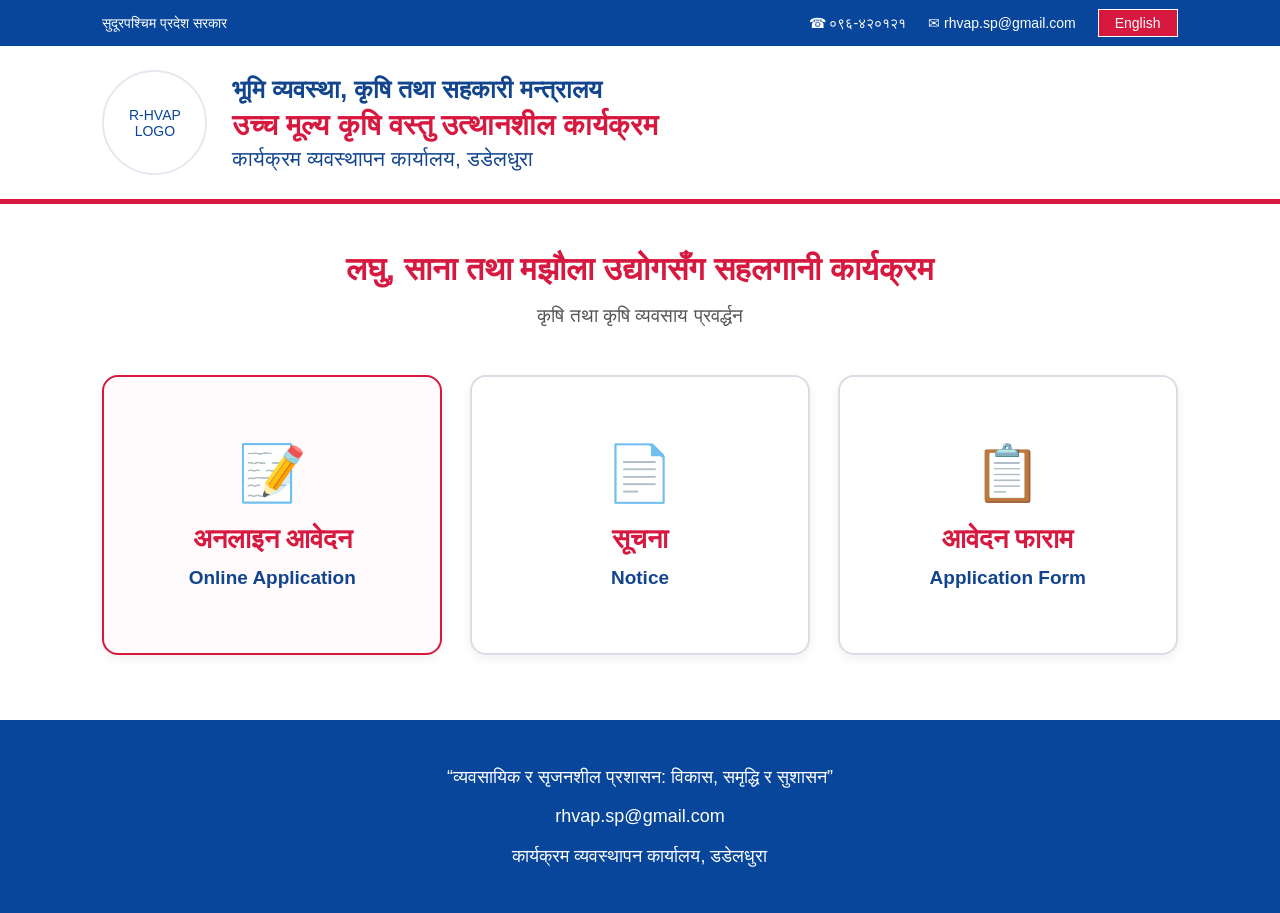
==== index.html @ dbc33a16 "Add files via upload" ====
<!DOCTYPE html>
<html lang="ne">
<head>
  <meta charset="UTF-8">
  <meta name="viewport" content="width=device-width, initial-scale=1.0">
  <title>R-HVAP | कार्यक्रम व्यवस्थापन कार्यालय</title>

  <style>
    * {
      box-sizing: border-box;
    }

    body {
      margin: 0;
      font-family: "Noto Sans Devanagari",
                   "Mangal", sans-serif;
      color: #17345f;
      background: #ffffff;
    }

    /* Top bar */
    .topbar {
      background: #08469b;
      color: white;
      padding: 9px 8%;
      display: flex;
      justify-content: space-between;
      align-items: center;
      font-size: 14px;
      gap: 12px;
    }

    .topbar-right {
      display: flex;
      gap: 22px;
      align-items: center;
    }

    .english {
      background: #d71940;
      color: white;
      border: 1px solid white;
      padding: 5px 16px;
      font-size: 14px;
    }

    /* Header */
    .header {
      max-width: 1450px;
      margin: auto;
      padding: 24px 8%;
      display: flex;
      align-items: center;
      gap: 25px;
    }

    .logo {
      width: 105px;
      height: 105px;
      border: 2px solid #e4e8ef;
      border-radius: 50%;
      display: flex;
      justify-content: center;
      align-items: center;
      color: #08469b;
      font-size: 14px;
      text-align: center;
      flex-shrink: 0;
    }

    .office h2 {
      margin: 0 0 4px;
      font-size: 25px;
      font-weight: 600;
      color: #12458e;
    }

    .office h1 {
      margin: 0 0 4px;
      font-size: 29px;
      font-weight: 600;
      color: #d71940;
    }

    .office p {
      margin: 0;
      font-size: 21px;
      color: #12458e;
    }

    .red-line {
      height: 5px;
      background: #d71940;
    }

    /* Main content */
    main {
      max-width: 1450px;
      margin: auto;
      padding: 40px 8% 65px;
    }

    .main-title {
      text-align: center;
      color: #d71940;
      font-size: 32px;
      font-weight: 600;
      margin: 0 0 10px;
      line-height: 1.6;
    }

    .subtitle {
      text-align: center;
      color: #555;
      font-size: 19px;
      margin: 0 0 48px;
    }

    .cards {
      display: grid;
      grid-template-columns: repeat(3, 1fr);
      gap: 28px;
    }

    .card {
      min-height: 280px;
      border: 2px solid #d9dee6;
      border-radius: 16px;
      box-shadow: 0 4px 12px rgba(0,0,0,0.06);
      display: flex;
      flex-direction: column;
      align-items: center;
      justify-content: center;
      text-align: center;
      padding: 25px 15px;
      background: #fff;
    }

    .card:first-child {
      border-color: #d71940;
      background: #fffafb;
    }

    .card-icon {
      font-size: 55px;
      margin-bottom: 18px;
    }

    .card h2 {
      color: #d71940;
      font-size: 27px;
      margin: 0 0 12px;
      font-weight: 600;
    }

    .card p {
      color: #12458e;
      font-size: 19px;
      font-weight: bold;
      margin: 0;
    }

    /* Footer */
    footer {
      background: #08469b;
      color: white;
      text-align: center;
      padding: 35px 15px;
      font-size: 18px;
      line-height: 1.9;
    }

    footer p {
      margin: 5px;
    }

    /* Mobile */
    @media (max-width: 800px) {
      .topbar {
        padding: 10px 4%;
        flex-wrap: wrap;
      }

      .topbar-right {
        gap: 10px;
        flex-wrap: wrap;
      }

      .header {
        padding: 20px 5%;
        gap: 15px;
      }

      .logo {
        width: 75px;
        height: 75px;
        font-size: 11px;
      }

      .office h2 {
        font-size: 17px;
      }

      .office h1 {
        font-size: 20px;
      }

      .office p {
        font-size: 15px;
      }

      main {
        padding: 30px 5% 45px;
      }

      .main-title {
        font-size: 24px;
      }

      .subtitle {
        font-size: 16px;
        margin-bottom: 30px;
      }

      .cards {
        grid-template-columns: 1fr;
        gap: 18px;
      }

      .card {
        min-height: 190px;
      }
    }

    @media (max-width: 420px) {
      .topbar {
        font-size: 12px;
      }

      .topbar-right {
        font-size: 11px;
      }

      .office h2 {
        font-size: 15px;
      }

      .office h1 {
        font-size: 17px;
      }

      .office p {
        font-size: 13px;
      }
    }
  </style>
</head>

<body>

  <div class="topbar">
    <div>सुदूरपश्चिम प्रदेश सरकार</div>
    <div class="topbar-right">
      <span>☎ ०९६-४२०१२१</span>
      <span>✉ rhvap.sp@gmail.com</span>
      <button class="english">English</button>
    </div>
  </div>

  <header class="header">
    <div class="logo">R-HVAP<br>LOGO</div>

    <div class="office">
      <h2>भूमि व्यवस्था, कृषि तथा सहकारी मन्त्रालय</h2>
      <h1>उच्च मूल्य कृषि वस्तु उत्थानशील कार्यक्रम</h1>
      <p>कार्यक्रम व्यवस्थापन कार्यालय, डडेलधुरा</p>
    </div>
  </header>

  <div class="red-line"></div>

  <main>
    <h1 class="main-title">
      लघु, साना तथा मझौला उद्योगसँग सहलगानी कार्यक्रम
    </h1>

    <p class="subtitle">
      कृषि तथा कृषि व्यवसाय प्रवर्द्धन
    </p>

    <section class="cards">
      <div class="card">
        <div class="card-icon">📝</div>
        <h2>अनलाइन आवेदन</h2>
        <p>Online Application</p>
      </div>

      <div class="card">
        <div class="card-icon">📄</div>
        <h2>सूचना</h2>
        <p>Notice</p>
      </div>

      <div class="card">
        <div class="card-icon">📋</div>
        <h2>आवेदन फाराम</h2>
        <p>Application Form</p>
      </div>
    </section>
  </main>

  <footer>
    <p>“व्यवसायिक र सृजनशील प्रशासन: विकास, समृद्धि र सुशासन”</p>
    <p>rhvap.sp@gmail.com</p>
    <p>कार्यक्रम व्यवस्थापन कार्यालय, डडेलधुरा</p>
  </footer>

</body>
</html>
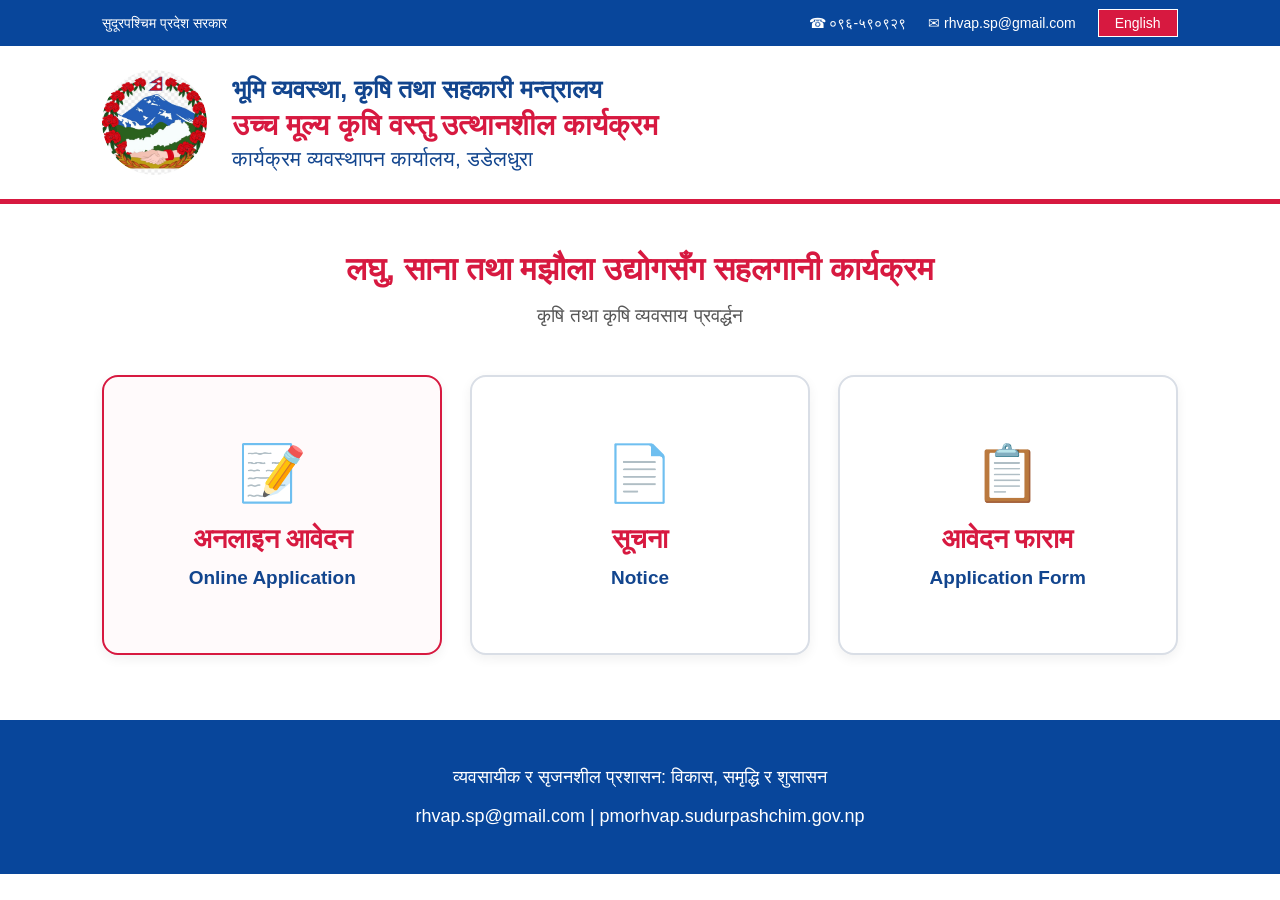
==== commit f9b438c7: "Add files via upload" ====
--- a/index.html
+++ b/index.html
@@ -56,18 +56,20 @@
     }
 
     .logo {
-      width: 105px;
-      height: 105px;
-      border: 2px solid #e4e8ef;
-      border-radius: 50%;
-      display: flex;
-      justify-content: center;
-      align-items: center;
-      color: #08469b;
-      font-size: 14px;
-      text-align: center;
-      flex-shrink: 0;
-    }
+  width: 125px;
+  height: 125px;
+  display: flex;
+  justify-content: center;
+  align-items: center;
+  flex-shrink: 0;
+}
+
+.logo img {
+  width: 100%;
+  height: 100%;
+  object-fit: contain;
+  display: block;
+}
 
     .office h2 {
       margin: 0 0 4px;
@@ -254,6 +256,45 @@
         font-size: 13px;
       }
     }
+.logo {
+  width: 105px;
+  height: 105px;
+  display: flex;
+  justify-content: center;
+  align-items: center;
+  flex-shrink: 0;
+}
+
+
+.logo {
+  width: 105px;
+  height: 105px;
+  display: flex;
+  justify-content: center;
+  align-items: center;
+  flex-shrink: 0;
+  overflow: hidden;
+  border-radius: 50%;
+}
+
+.logo img {
+  width: 100%;
+  height: 100%;
+  object-fit: cover;
+  object-position: center;
+  display: block;
+  border-radius: 50%;
+}
+.topbar a,
+footer a {
+  color: white;
+  text-decoration: none;
+}
+
+.topbar a:hover,
+footer a:hover {
+  text-decoration: underline;
+}
   </style>
 </head>
 
@@ -261,15 +302,20 @@
 
   <div class="topbar">
     <div>सुदूरपश्चिम प्रदेश सरकार</div>
-    <div class="topbar-right">
-      <span>☎ ०९६-४२०१२१</span>
-      <span>✉ rhvap.sp@gmail.com</span>
-      <button class="english">English</button>
-    </div>
+    
+<div class="topbar-right">
+  <a href="tel:096590929">☎ ०९६-५९०९२९</a>
+  <a href="mailto:rhvap.sp@gmail.com">
+    ✉ rhvap.sp@gmail.com
+  </a>
+  <button class="english">English</button>
+</div>
   </div>
 
   <header class="header">
-    <div class="logo">R-HVAP<br>LOGO</div>
+    <div class="logo">
+  <img src="gov-logo.png" alt="सुदूरपश्चिम प्रदेश सरकारको लोगो">
+</div>
 
     <div class="office">
       <h2>भूमि व्यवस्था, कृषि तथा सहकारी मन्त्रालय</h2>
@@ -310,11 +356,25 @@
     </section>
   </main>
 
-  <footer>
-    <p>“व्यवसायिक र सृजनशील प्रशासन: विकास, समृद्धि र सुशासन”</p>
-    <p>rhvap.sp@gmail.com</p>
-    <p>कार्यक्रम व्यवस्थापन कार्यालय, डडेलधुरा</p>
-  </footer>
+  
+<footer>
+  <p>व्यवसायीक र सृजनशील प्रशासन:
+     विकास, समृद्धि र शुसासन</p>
+
+  <p>
+    <a href="mailto:rhvap.sp@gmail.com">
+      rhvap.sp@gmail.com
+    </a>
+    |
+    <a href="https://pmorhvap.sudurpashchim.gov.np/"
+       target="_blank"
+       rel="noopener noreferrer">
+      pmorhvap.sudurpashchim.gov.np
+    </a>
+  </p>
+
+  
+</footer>
 
 </body>
 </html>
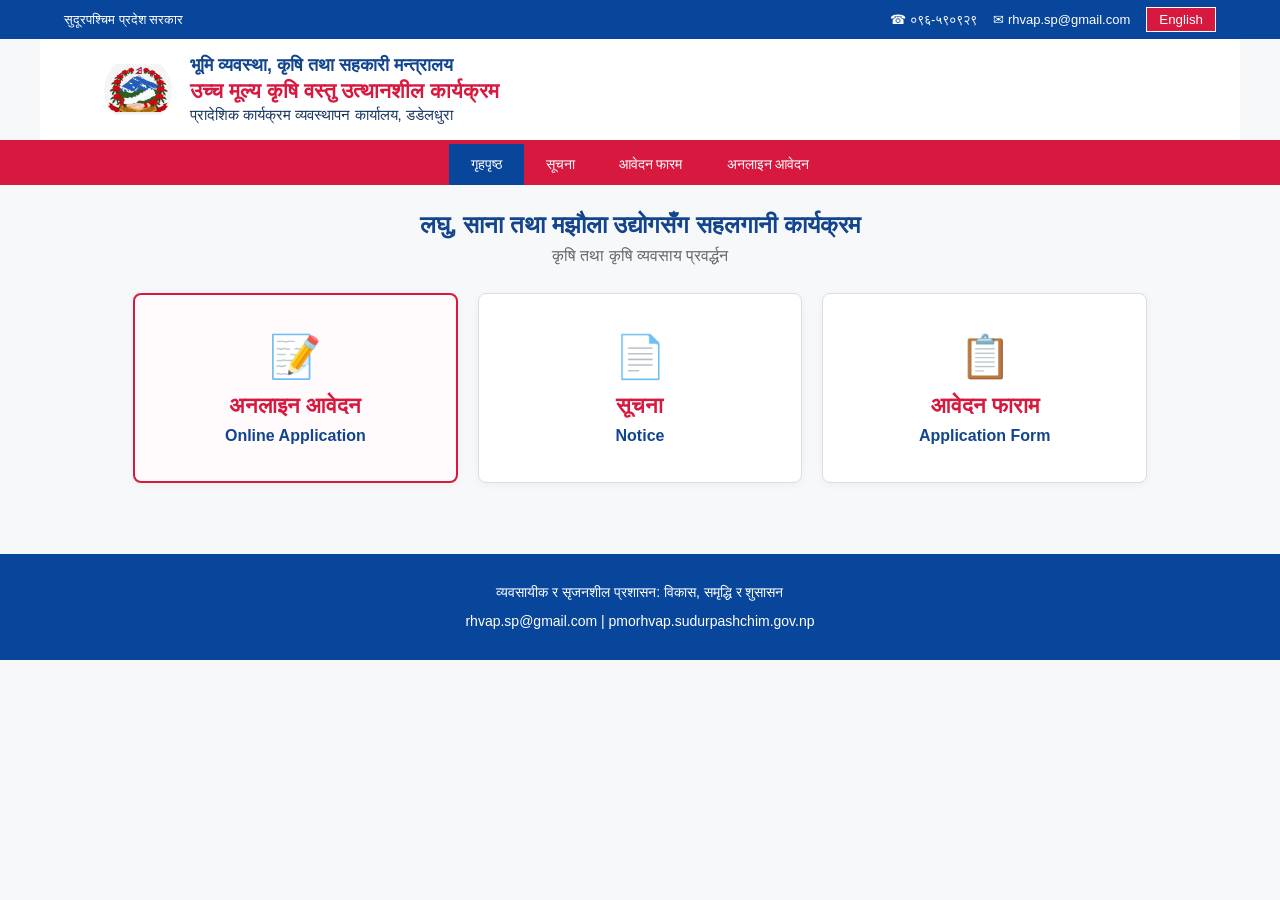
==== commit 1502dd3d: "Add files via upload" ====
--- a/index.html
+++ b/index.html
@@ -1,380 +1,36 @@
-
-<!DOCTYPE html>
-<html lang="ne">
-<head>
-  <meta charset="UTF-8">
-  <meta name="viewport" content="width=device-width, initial-scale=1.0">
-  <title>R-HVAP | कार्यक्रम व्यवस्थापन कार्यालय</title>
-
-  <style>
-    * {
-      box-sizing: border-box;
-    }
-
-    body {
-      margin: 0;
-      font-family: "Noto Sans Devanagari",
-                   "Mangal", sans-serif;
-      color: #17345f;
-      background: #ffffff;
-    }
-
-    /* Top bar */
-    .topbar {
-      background: #08469b;
-      color: white;
-      padding: 9px 8%;
-      display: flex;
-      justify-content: space-between;
-      align-items: center;
-      font-size: 14px;
-      gap: 12px;
-    }
-
-    .topbar-right {
-      display: flex;
-      gap: 22px;
-      align-items: center;
-    }
-
-    .english {
-      background: #d71940;
-      color: white;
-      border: 1px solid white;
-      padding: 5px 16px;
-      font-size: 14px;
-    }
-
-    /* Header */
-    .header {
-      max-width: 1450px;
-      margin: auto;
-      padding: 24px 8%;
-      display: flex;
-      align-items: center;
-      gap: 25px;
-    }
-
-    .logo {
-  width: 125px;
-  height: 125px;
-  display: flex;
-  justify-content: center;
-  align-items: center;
-  flex-shrink: 0;
-}
-
-.logo img {
-  width: 100%;
-  height: 100%;
-  object-fit: contain;
-  display: block;
-}
-
-    .office h2 {
-      margin: 0 0 4px;
-      font-size: 25px;
-      font-weight: 600;
-      color: #12458e;
-    }
-
-    .office h1 {
-      margin: 0 0 4px;
-      font-size: 29px;
-      font-weight: 600;
-      color: #d71940;
-    }
-
-    .office p {
-      margin: 0;
-      font-size: 21px;
-      color: #12458e;
-    }
-
-    .red-line {
-      height: 5px;
-      background: #d71940;
-    }
-
-    /* Main content */
-    main {
-      max-width: 1450px;
-      margin: auto;
-      padding: 40px 8% 65px;
-    }
-
-    .main-title {
-      text-align: center;
-      color: #d71940;
-      font-size: 32px;
-      font-weight: 600;
-      margin: 0 0 10px;
-      line-height: 1.6;
-    }
-
-    .subtitle {
-      text-align: center;
-      color: #555;
-      font-size: 19px;
-      margin: 0 0 48px;
-    }
-
-    .cards {
-      display: grid;
-      grid-template-columns: repeat(3, 1fr);
-      gap: 28px;
-    }
-
-    .card {
-      min-height: 280px;
-      border: 2px solid #d9dee6;
-      border-radius: 16px;
-      box-shadow: 0 4px 12px rgba(0,0,0,0.06);
-      display: flex;
-      flex-direction: column;
-      align-items: center;
-      justify-content: center;
-      text-align: center;
-      padding: 25px 15px;
-      background: #fff;
-    }
-
-    .card:first-child {
-      border-color: #d71940;
-      background: #fffafb;
-    }
-
-    .card-icon {
-      font-size: 55px;
-      margin-bottom: 18px;
-    }
-
-    .card h2 {
-      color: #d71940;
-      font-size: 27px;
-      margin: 0 0 12px;
-      font-weight: 600;
-    }
-
-    .card p {
-      color: #12458e;
-      font-size: 19px;
-      font-weight: bold;
-      margin: 0;
-    }
-
-    /* Footer */
-    footer {
-      background: #08469b;
-      color: white;
-      text-align: center;
-      padding: 35px 15px;
-      font-size: 18px;
-      line-height: 1.9;
-    }
-
-    footer p {
-      margin: 5px;
-    }
-
-    /* Mobile */
-    @media (max-width: 800px) {
-      .topbar {
-        padding: 10px 4%;
-        flex-wrap: wrap;
-      }
-
-      .topbar-right {
-        gap: 10px;
-        flex-wrap: wrap;
-      }
-
-      .header {
-        padding: 20px 5%;
-        gap: 15px;
-      }
-
-      .logo {
-        width: 75px;
-        height: 75px;
-        font-size: 11px;
-      }
-
-      .office h2 {
-        font-size: 17px;
-      }
-
-      .office h1 {
-        font-size: 20px;
-      }
-
-      .office p {
-        font-size: 15px;
-      }
-
-      main {
-        padding: 30px 5% 45px;
-      }
-
-      .main-title {
-        font-size: 24px;
-      }
-
-      .subtitle {
-        font-size: 16px;
-        margin-bottom: 30px;
-      }
-
-      .cards {
-        grid-template-columns: 1fr;
-        gap: 18px;
-      }
-
-      .card {
-        min-height: 190px;
-      }
-    }
-
-    @media (max-width: 420px) {
-      .topbar {
-        font-size: 12px;
-      }
-
-      .topbar-right {
-        font-size: 11px;
-      }
-
-      .office h2 {
-        font-size: 15px;
-      }
-
-      .office h1 {
-        font-size: 17px;
-      }
-
-      .office p {
-        font-size: 13px;
-      }
-    }
-.logo {
-  width: 105px;
-  height: 105px;
-  display: flex;
-  justify-content: center;
-  align-items: center;
-  flex-shrink: 0;
-}
-
-
-.logo {
-  width: 105px;
-  height: 105px;
-  display: flex;
-  justify-content: center;
-  align-items: center;
-  flex-shrink: 0;
-  overflow: hidden;
-  border-radius: 50%;
-}
-
-.logo img {
-  width: 100%;
-  height: 100%;
-  object-fit: cover;
-  object-position: center;
-  display: block;
-  border-radius: 50%;
-}
-.topbar a,
-footer a {
-  color: white;
-  text-decoration: none;
-}
-
-.topbar a:hover,
-footer a:hover {
-  text-decoration: underline;
-}
-  </style>
-</head>
-
-<body>
-
-  <div class="topbar">
-    <div>सुदूरपश्चिम प्रदेश सरकार</div>
-    
-<div class="topbar-right">
-  <a href="tel:096590929">☎ ०९६-५९०९२९</a>
-  <a href="mailto:rhvap.sp@gmail.com">
-    ✉ rhvap.sp@gmail.com
-  </a>
-  <button class="english">English</button>
-</div>
-  </div>
-
-  <header class="header">
-    <div class="logo">
-  <img src="gov-logo.png" alt="सुदूरपश्चिम प्रदेश सरकारको लोगो">
-</div>
-
-    <div class="office">
-      <h2>भूमि व्यवस्था, कृषि तथा सहकारी मन्त्रालय</h2>
-      <h1>उच्च मूल्य कृषि वस्तु उत्थानशील कार्यक्रम</h1>
-      <p>कार्यक्रम व्यवस्थापन कार्यालय, डडेलधुरा</p>
-    </div>
-  </header>
-
-  <div class="red-line"></div>
-
-  <main>
-    <h1 class="main-title">
-      लघु, साना तथा मझौला उद्योगसँग सहलगानी कार्यक्रम
-    </h1>
-
-    <p class="subtitle">
-      कृषि तथा कृषि व्यवसाय प्रवर्द्धन
-    </p>
-
-    <section class="cards">
-      <div class="card">
-        <div class="card-icon">📝</div>
-        <h2>अनलाइन आवेदन</h2>
-        <p>Online Application</p>
-      </div>
-
-      <div class="card">
-        <div class="card-icon">📄</div>
-        <h2>सूचना</h2>
-        <p>Notice</p>
-      </div>
-
-      <div class="card">
-        <div class="card-icon">📋</div>
-        <h2>आवेदन फाराम</h2>
-        <p>Application Form</p>
-      </div>
-    </section>
-  </main>
-
-  
-<footer>
-  <p>व्यवसायीक र सृजनशील प्रशासन:
-     विकास, समृद्धि र शुसासन</p>
-
-  <p>
-    <a href="mailto:rhvap.sp@gmail.com">
-      rhvap.sp@gmail.com
-    </a>
-    |
-    <a href="https://pmorhvap.sudurpashchim.gov.np/"
-       target="_blank"
-       rel="noopener noreferrer">
-      pmorhvap.sudurpashchim.gov.np
-    </a>
-  </p>
-
-  
-</footer>
-
-</body>
-</html>
+<!DOCTYPE html>
+<html lang="ne">
+<head>
+<meta charset="UTF-8">
+<meta name="viewport" content="width=device-width, initial-scale=1">
+<title>R-HVAP | कार्यक्रम व्यवस्थापन कार्यालय</title>
+<style>
+*{box-sizing:border-box}body{margin:0;font-family:"Noto Sans Devanagari","Mangal",Arial,sans-serif;color:#17345f;background:#f7f8fa}
+.topbar{background:#08469b;color:#fff;padding:7px 5%;display:flex;justify-content:space-between;align-items:center;gap:12px;font-size:13px}
+.topbar-right{display:flex;gap:16px;align-items:center;flex-wrap:wrap}.topbar a,footer a{color:#fff;text-decoration:none}
+.english{background:#d71940;color:#fff;border:1px solid #fff;padding:4px 12px}
+.header{max-width:1200px;margin:auto;padding:16px 5%;display:flex;align-items:center;gap:18px;background:#fff}
+.logo{width:68px;height:68px;flex-shrink:0;overflow:hidden;border-radius:50%}.logo img{width:100%;height:100%;object-fit:contain}
+.office h2{font-size:18px;color:#12458e;margin:0 0 3px}.office h1{font-size:21px;color:#d71940;margin:0 0 3px}.office p{font-size:15px;margin:0}
+.red-line{height:4px;background:#d71940}
+nav{background:#d71940;color:#fff;display:flex;justify-content:center;gap:0;flex-wrap:wrap}
+nav a{color:white;text-decoration:none;padding:12px 22px;font-size:14px}nav a:hover,nav a.active{background:#08469b}
+main{max-width:1050px;margin:26px auto;padding:0 18px 45px}.main-title{text-align:center;color:#12458e;font-size:24px;margin:0 0 8px}.subtitle{text-align:center;color:#666;margin:0 0 28px}
+.cards{display:grid;grid-template-columns:repeat(3,1fr);gap:20px}.card{background:white;border:1px solid #d9dee6;border-radius:8px;box-shadow:0 2px 8px #0000000b;min-height:190px;display:flex;flex-direction:column;align-items:center;justify-content:center;text-align:center;padding:22px;text-decoration:none;color:#12458e;transition:.15s}.card:hover{border-color:#d71940;transform:translateY(-2px)}.card:first-child{border:2px solid #d71940;background:#fffafb}.card-icon{font-size:42px;margin-bottom:12px}.card h2{color:#d71940;font-size:22px;margin:0 0 8px}.card p{margin:0;font-weight:bold}
+footer{background:#08469b;color:white;text-align:center;padding:22px 12px;font-size:14px;line-height:1.8}footer p{margin:4px}
+@media(max-width:700px){.topbar{padding:8px 4%;font-size:11px}.topbar-right{gap:8px}.header{padding:14px 4%;gap:12px}.logo{width:54px;height:54px}.office h2{font-size:14px}.office h1{font-size:16px}.office p{font-size:12px}nav a{padding:10px 12px;font-size:12px}.cards{grid-template-columns:1fr;gap:14px}.card{min-height:140px}.main-title{font-size:20px}}
+</style>
+</head>
+<body>
+<div class="topbar"><div>सुदूरपश्चिम प्रदेश सरकार</div><div class="topbar-right"><a href="tel:096590929">☎ ०९६-५९०९२९</a><a href="mailto:rhvap.sp@gmail.com">✉ rhvap.sp@gmail.com</a><button class="english" type="button">English</button></div></div>
+<header class="header"><div class="logo"><img src="gov-logo.png" alt="सुदूरपश्चिम प्रदेश सरकारको लोगो"></div><div class="office"><h2>भूमि व्यवस्था, कृषि तथा सहकारी मन्त्रालय</h2><h1>उच्च मूल्य कृषि वस्तु उत्थानशील कार्यक्रम</h1><p>प्रादेशिक कार्यक्रम व्यवस्थापन कार्यालय, डडेलधुरा</p></div></header>
+<div class="red-line"></div>
+<nav><a href="index.html" class="active">गृहपृष्ठ</a><a href="notice.html">सूचना</a><a href="form.html">आवेदन फारम</a><a href="apply.html">अनलाइन आवेदन</a></nav>
+<main><h1 class="main-title">लघु, साना तथा मझौला उद्योगसँग सहलगानी कार्यक्रम</h1><p class="subtitle">कृषि तथा कृषि व्यवसाय प्रवर्द्धन</p>
+<section class="cards">
+<a class="card" href="apply.html"><div class="card-icon">📝</div><h2>अनलाइन आवेदन</h2><p>Online Application</p></a>
+<a class="card" href="notice.html"><div class="card-icon">📄</div><h2>सूचना</h2><p>Notice</p></a>
+<a class="card" href="form.html"><div class="card-icon">📋</div><h2>आवेदन फाराम</h2><p>Application Form</p></a>
+</section></main>
+<footer><p>व्यवसायीक र सृजनशील प्रशासन: विकास, समृद्धि र शुसासन</p><p><a href="mailto:rhvap.sp@gmail.com">rhvap.sp@gmail.com</a> | <a href="https://pmorhvap.sudurpashchim.gov.np/" target="_blank" rel="noopener">pmorhvap.sudurpashchim.gov.np</a></p></footer>
+</body></html>
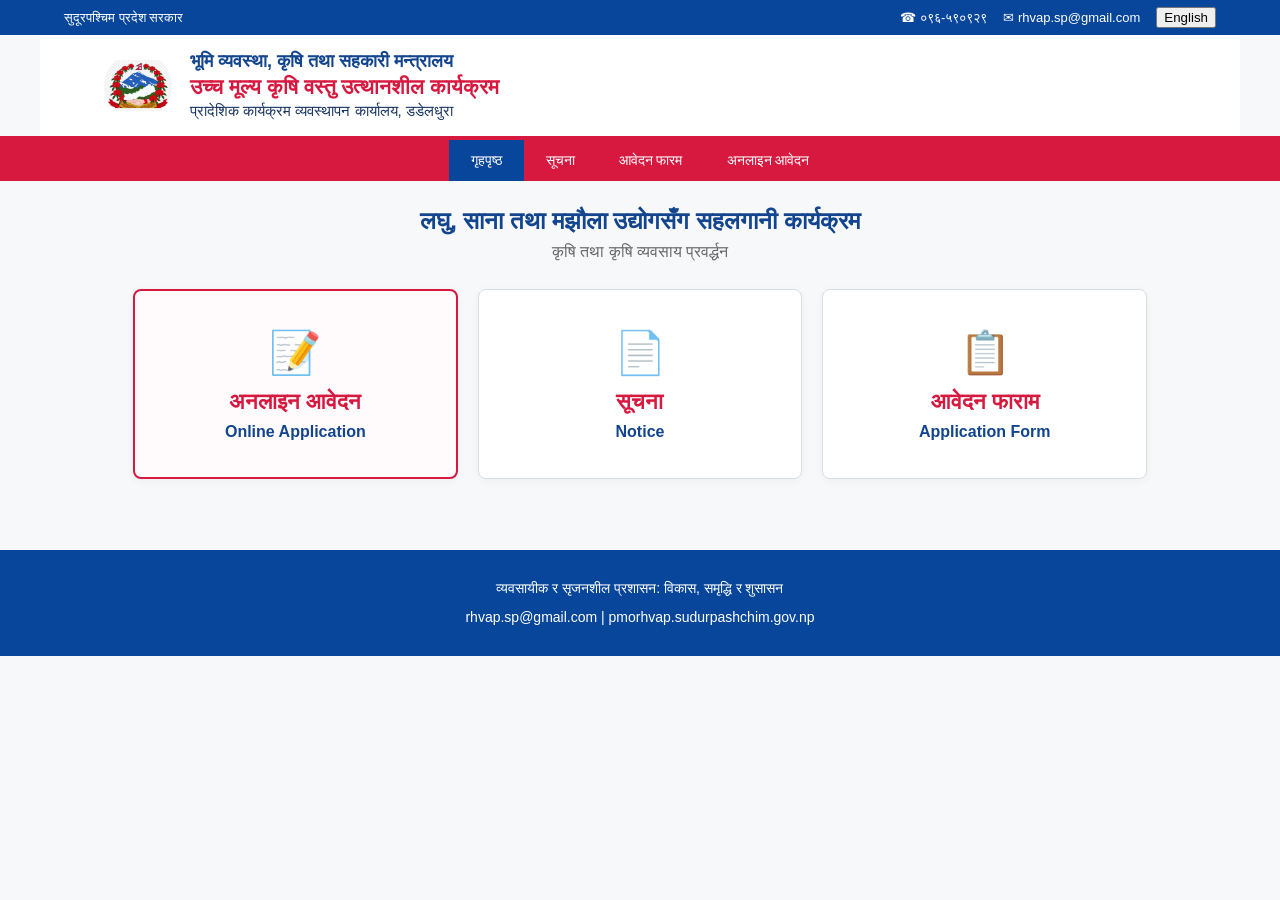
==== commit 2233e27b: "Add files via upload" ====
--- a/index.html
+++ b/index.html
@@ -1,8 +1,9 @@
 <!DOCTYPE html>
+
 <html lang="ne">
 <head>
-<meta charset="UTF-8">
-<meta name="viewport" content="width=device-width, initial-scale=1">
+<meta charset="utf-8"/>
+<meta content="width=device-width, initial-scale=1" name="viewport"/>
 <title>R-HVAP | कार्यक्रम व्यवस्थापन कार्यालय</title>
 <style>
 *{box-sizing:border-box}body{margin:0;font-family:"Noto Sans Devanagari","Mangal",Arial,sans-serif;color:#17345f;background:#f7f8fa}
@@ -22,15 +23,23 @@
 </style>
 </head>
 <body>
-<div class="topbar"><div>सुदूरपश्चिम प्रदेश सरकार</div><div class="topbar-right"><a href="tel:096590929">☎ ०९६-५९०९२९</a><a href="mailto:rhvap.sp@gmail.com">✉ rhvap.sp@gmail.com</a><button class="english" type="button">English</button></div></div>
-<header class="header"><div class="logo"><img src="gov-logo.png" alt="सुदूरपश्चिम प्रदेश सरकारको लोगो"></div><div class="office"><h2>भूमि व्यवस्था, कृषि तथा सहकारी मन्त्रालय</h2><h1>उच्च मूल्य कृषि वस्तु उत्थानशील कार्यक्रम</h1><p>प्रादेशिक कार्यक्रम व्यवस्थापन कार्यालय, डडेलधुरा</p></div></header>
+<div class="topbar"><div>सुदूरपश्चिम प्रदेश सरकार</div><div class="topbar-right"><a href="tel:096590929">☎ ०९६-५९०९२९</a><a href="mailto:rhvap.sp@gmail.com">✉ rhvap.sp@gmail.com</a><button class="lang-btn" id="languageToggle" type="button">English</button></div></div>
+<header class="header"><div class="logo"><img alt="सुदूरपश्चिम प्रदेश सरकारको लोगो" src="gov-logo.png"/></div><div class="office"><h2>भूमि व्यवस्था, कृषि तथा सहकारी मन्त्रालय</h2><h1>उच्च मूल्य कृषि वस्तु उत्थानशील कार्यक्रम</h1><p>प्रादेशिक कार्यक्रम व्यवस्थापन कार्यालय, डडेलधुरा</p></div></header>
 <div class="red-line"></div>
-<nav><a href="index.html" class="active">गृहपृष्ठ</a><a href="notice.html">सूचना</a><a href="form.html">आवेदन फारम</a><a href="apply.html">अनलाइन आवेदन</a></nav>
+<nav><a class="active" href="index.html">गृहपृष्ठ</a><a href="notice.html">सूचना</a><a href="form.html">आवेदन फारम</a><a href="apply.html">अनलाइन आवेदन</a></nav>
 <main><h1 class="main-title">लघु, साना तथा मझौला उद्योगसँग सहलगानी कार्यक्रम</h1><p class="subtitle">कृषि तथा कृषि व्यवसाय प्रवर्द्धन</p>
 <section class="cards">
 <a class="card" href="apply.html"><div class="card-icon">📝</div><h2>अनलाइन आवेदन</h2><p>Online Application</p></a>
 <a class="card" href="notice.html"><div class="card-icon">📄</div><h2>सूचना</h2><p>Notice</p></a>
 <a class="card" href="form.html"><div class="card-icon">📋</div><h2>आवेदन फाराम</h2><p>Application Form</p></a>
 </section></main>
-<footer><p>व्यवसायीक र सृजनशील प्रशासन: विकास, समृद्धि र शुसासन</p><p><a href="mailto:rhvap.sp@gmail.com">rhvap.sp@gmail.com</a> | <a href="https://pmorhvap.sudurpashchim.gov.np/" target="_blank" rel="noopener">pmorhvap.sudurpashchim.gov.np</a></p></footer>
-</body></html>+<footer><p>व्यवसायीक र सृजनशील प्रशासन: विकास, समृद्धि र शुसासन</p><p><a href="mailto:rhvap.sp@gmail.com">rhvap.sp@gmail.com</a> | <a href="https://pmorhvap.sudurpashchim.gov.np/" rel="noopener" target="_blank">pmorhvap.sudurpashchim.gov.np</a></p></footer>
+<script>
+(function(){
+const translations={"सुदूरपश्चिम प्रदेश सरकार": "Government of Sudurpashchim Province", "भूमि व्यवस्था, कृषि तथा सहकारी मन्त्रालय": "Ministry of Land Management, Agriculture and Cooperatives", "उच्च मूल्य कृषि वस्तु उत्थानशील कार्यक्रम": "Resilient High Value Agricultural Programme (R-HVAP)", "प्रादेशिक कार्यक्रम व्यवस्थापन कार्यालय, डडेलधुरा": "Provincial Programme Management Office, Dadeldhura", "गृहपृष्ठ": "Home", "सूचना": "Notices", "आवेदन फारम": "Application Form", "आवेदन फाराम": "Application Form", "अनलाइन आवेदन": "Online Application", "लघु, साना तथा मझौला उद्योगसँग सहलगानी कार्यक्रम": "MSME Co-Investment Programme", "कृषि तथा कृषि व्यवसाय प्रवर्द्धन": "Agriculture and Agribusiness Promotion", "आधिकारिक सूचना": "Official Notice", "PDF डाउनलोड गर्नुहोस्": "Download PDF", "PDF नखुलेमा डाउनलोड बटन प्रयोग गर्नुहोस्।": "If the PDF does not open, use the download button.", "आवेदन फारम (अनुसूची १.१)": "Application Form (Schedule 1.1)", "आवेदन फारम (अनुसूची-१.१)": "Application Form (Schedule 1.1)", "PDF फारम हेर्नुहोस्": "View PDF Form", "व्यवसायीक र सृजनशील प्रशासन: विकास, समृद्धि र शुसासन": "Professional and Creative Administration: Development, Prosperity and Good Governance", "R-HVAP, डडेलधुरा": "R-HVAP, Dadeldhura", "Online Application": "Online Application", "Notice": "Notice", "Application Form": "Application Form"}; const key='rhvapLang';
+const original=new WeakMap(); const walker=document.createTreeWalker(document.body,NodeFilter.SHOW_TEXT); let n; while(n=walker.nextNode()) original.set(n,n.nodeValue);
+const neTitle=document.title;
+function apply(lang){const en=lang==='en'; const w=document.createTreeWalker(document.body,NodeFilter.SHOW_TEXT); let x; while(x=w.nextNode()){const raw=original.get(x); if(raw===undefined) continue; const t=raw.trim(); if(!t) continue; if(en&&translations[t]) x.nodeValue=raw.replace(t,translations[t]); else if(!en) x.nodeValue=raw;} document.documentElement.lang=en?'en':'ne'; document.title=en?'R-HVAP | Programme Management Office':neTitle; document.getElementById('languageToggle').textContent=en?'नेपाली':'English'; localStorage.setItem(key,lang);}
+document.getElementById('languageToggle').addEventListener('click',()=>apply(localStorage.getItem(key)==='en'?'ne':'en')); apply(localStorage.getItem(key)==='en'?'en':'ne');
+})();
+</script></body></html>
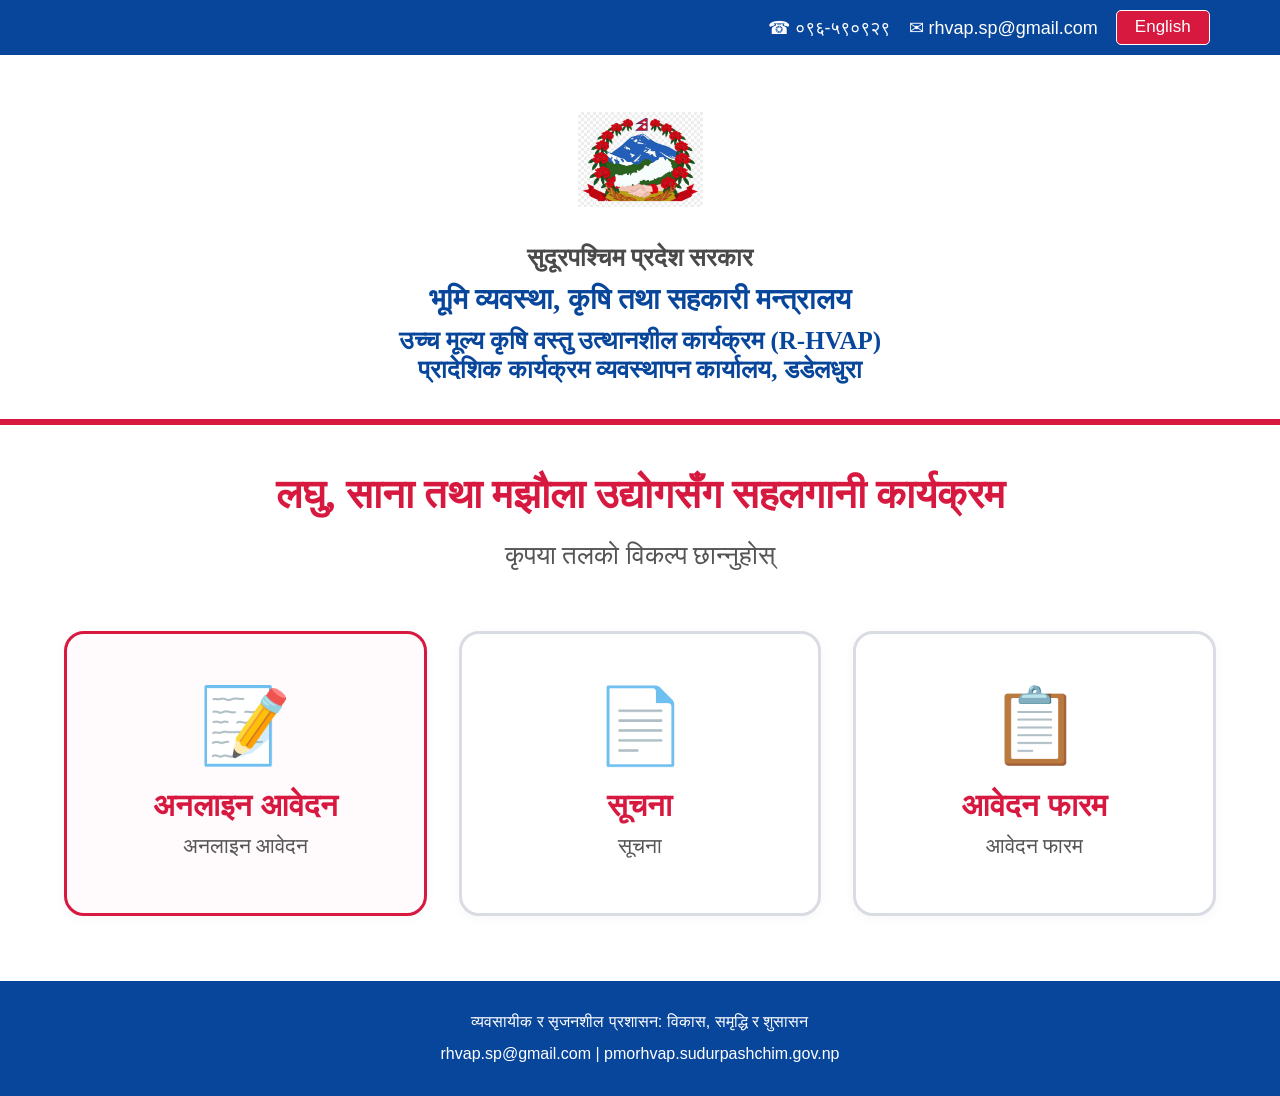
==== commit 2cc97380: "Add files via upload" ====
--- a/index.html
+++ b/index.html
@@ -1,45 +1,179 @@
 <!DOCTYPE html>
-
 <html lang="ne">
 <head>
-<meta charset="utf-8"/>
-<meta content="width=device-width, initial-scale=1" name="viewport"/>
+<meta charset="UTF-8">
+<meta name="viewport" content="width=device-width, initial-scale=1.0">
 <title>R-HVAP | कार्यक्रम व्यवस्थापन कार्यालय</title>
 <style>
-*{box-sizing:border-box}body{margin:0;font-family:"Noto Sans Devanagari","Mangal",Arial,sans-serif;color:#17345f;background:#f7f8fa}
-.topbar{background:#08469b;color:#fff;padding:7px 5%;display:flex;justify-content:space-between;align-items:center;gap:12px;font-size:13px}
-.topbar-right{display:flex;gap:16px;align-items:center;flex-wrap:wrap}.topbar a,footer a{color:#fff;text-decoration:none}
-.english{background:#d71940;color:#fff;border:1px solid #fff;padding:4px 12px}
-.header{max-width:1200px;margin:auto;padding:16px 5%;display:flex;align-items:center;gap:18px;background:#fff}
-.logo{width:68px;height:68px;flex-shrink:0;overflow:hidden;border-radius:50%}.logo img{width:100%;height:100%;object-fit:contain}
-.office h2{font-size:18px;color:#12458e;margin:0 0 3px}.office h1{font-size:21px;color:#d71940;margin:0 0 3px}.office p{font-size:15px;margin:0}
-.red-line{height:4px;background:#d71940}
-nav{background:#d71940;color:#fff;display:flex;justify-content:center;gap:0;flex-wrap:wrap}
-nav a{color:white;text-decoration:none;padding:12px 22px;font-size:14px}nav a:hover,nav a.active{background:#08469b}
-main{max-width:1050px;margin:26px auto;padding:0 18px 45px}.main-title{text-align:center;color:#12458e;font-size:24px;margin:0 0 8px}.subtitle{text-align:center;color:#666;margin:0 0 28px}
-.cards{display:grid;grid-template-columns:repeat(3,1fr);gap:20px}.card{background:white;border:1px solid #d9dee6;border-radius:8px;box-shadow:0 2px 8px #0000000b;min-height:190px;display:flex;flex-direction:column;align-items:center;justify-content:center;text-align:center;padding:22px;text-decoration:none;color:#12458e;transition:.15s}.card:hover{border-color:#d71940;transform:translateY(-2px)}.card:first-child{border:2px solid #d71940;background:#fffafb}.card-icon{font-size:42px;margin-bottom:12px}.card h2{color:#d71940;font-size:22px;margin:0 0 8px}.card p{margin:0;font-weight:bold}
-footer{background:#08469b;color:white;text-align:center;padding:22px 12px;font-size:14px;line-height:1.8}footer p{margin:4px}
-@media(max-width:700px){.topbar{padding:8px 4%;font-size:11px}.topbar-right{gap:8px}.header{padding:14px 4%;gap:12px}.logo{width:54px;height:54px}.office h2{font-size:14px}.office h1{font-size:16px}.office p{font-size:12px}nav a{padding:10px 12px;font-size:12px}.cards{grid-template-columns:1fr;gap:14px}.card{min-height:140px}.main-title{font-size:20px}}
+*{box-sizing:border-box}
+html,body{margin:0;padding:0}
+body{font-family:"Noto Sans Devanagari","Mangal",Arial,sans-serif;color:#17345f;background:#fff}
+
+/* Top contact bar — matches the supplied screenshot */
+.topbar{
+  height:55px;background:#08469b;color:#fff;
+  display:flex;align-items:center;justify-content:flex-end;
+  padding:0 5.5%;gap:18px;font-size:18px;
+}
+.topbar a{color:#fff;text-decoration:none;white-space:nowrap}
+.lang-btn{
+  background:#d71940;color:#fff;border:1px solid #fff;
+  border-radius:5px;padding:6px 18px;font-size:17px;
+  font-family:inherit;cursor:pointer;line-height:1.2
+}
+.lang-btn:hover{background:#b91537}
+
+/* Main institutional header */
+.header{
+  text-align:center;background:#fff;
+  padding:42px 20px 34px;
+}
+.logo{
+  width:125px;height:125px;margin:0 auto 22px;
+  display:flex;align-items:center;justify-content:center;
+}
+.logo img{width:100%;height:100%;object-fit:contain}
+.header h2{
+  margin:0 0 10px;font-family:Georgia,"Times New Roman",serif;
+  font-size:25px;color:#4a4a4a;font-weight:700;
+}
+.header h1{
+  margin:0 0 10px;font-family:Georgia,"Times New Roman",serif;
+  font-size:29px;color:#08469b;font-weight:700;
+}
+.header p{
+  margin:0;font-family:Georgia,"Times New Roman",serif;
+  font-size:25px;color:#08469b;font-weight:700;
+}
+.red-line{height:6px;background:#d71940;width:100%}
+
+main{padding:46px 5% 65px;text-align:center}
+.main-title{
+  margin:0 0 22px;font-family:Georgia,"Times New Roman",serif;
+  font-size:40px;line-height:1.2;color:#d71940;font-weight:700;
+}
+.subtitle{
+  margin:0 0 60px;font-family:Georgia,"Times New Roman",serif;
+  font-size:26px;color:#555;
+}
+.cards{
+  max-width:1510px;margin:0 auto;
+  display:grid;grid-template-columns:repeat(3,1fr);gap:32px;
+}
+.card{
+  min-height:285px;background:#fff;border:3px solid #d9dce2;
+  border-radius:20px;text-decoration:none;color:#17345f;
+  display:flex;flex-direction:column;align-items:center;justify-content:center;
+  padding:30px 20px;transition:.15s ease;
+  box-shadow:0 2px 12px rgba(0,0,0,.04)
+}
+.card:first-child{border-color:#d71940;background:#fffafb}
+.card:hover{transform:translateY(-2px);border-color:#d71940}
+.card-icon{font-size:74px;line-height:1;margin-bottom:25px}
+.card h2{
+  margin:0 0 10px;color:#d71940;
+  font-family:"Noto Sans Devanagari","Mangal",Arial,sans-serif;
+  font-size:31px;font-weight:700;
+}
+.card p{
+  margin:0;font-family:Georgia,"Times New Roman",serif;
+  font-size:21px;color:#555;font-weight:400
+}
+
+footer{background:#08469b;color:#fff;text-align:center;padding:24px 15px;font-size:16px;line-height:1.8}
+footer p{margin:3px}
+footer a{color:#fff;text-decoration:none}
+
+@media(max-width:900px){
+  .topbar{height:auto;min-height:52px;padding:8px 4%;gap:10px;font-size:14px}
+  .lang-btn{font-size:14px;padding:5px 12px}
+  .header{padding:30px 15px 28px}
+  .logo{width:100px;height:100px;margin-bottom:18px}
+  .header h2{font-size:19px}.header h1{font-size:23px}.header p{font-size:20px}
+  .main-title{font-size:31px}.subtitle{font-size:21px;margin-bottom:40px}
+  .cards{grid-template-columns:1fr;max-width:520px}
+  .card{min-height:220px}
+}
+@media(max-width:560px){
+  .topbar{justify-content:center;flex-wrap:wrap}
+  .header h2{font-size:17px}.header h1{font-size:20px}.header p{font-size:17px}
+  .main-title{font-size:26px}.subtitle{font-size:18px}
+  .card h2{font-size:27px}
+}
 </style>
 </head>
 <body>
-<div class="topbar"><div>सुदूरपश्चिम प्रदेश सरकार</div><div class="topbar-right"><a href="tel:096590929">☎ ०९६-५९०९२९</a><a href="mailto:rhvap.sp@gmail.com">✉ rhvap.sp@gmail.com</a><button class="lang-btn" id="languageToggle" type="button">English</button></div></div>
-<header class="header"><div class="logo"><img alt="सुदूरपश्चिम प्रदेश सरकारको लोगो" src="gov-logo.png"/></div><div class="office"><h2>भूमि व्यवस्था, कृषि तथा सहकारी मन्त्रालय</h2><h1>उच्च मूल्य कृषि वस्तु उत्थानशील कार्यक्रम</h1><p>प्रादेशिक कार्यक्रम व्यवस्थापन कार्यालय, डडेलधुरा</p></div></header>
+
+<div class="topbar">
+  <a href="tel:096590929" data-ne="☎ ०९६-५९०९२९" data-en="☎ 096-590929">☎ ०९६-५९०९२९</a>
+  <a href="mailto:rhvap.sp@gmail.com">✉ rhvap.sp@gmail.com</a>
+  <button type="button" id="languageToggle" class="lang-btn">English</button>
+</div>
+
+<header class="header">
+  <div class="logo">
+    <img src="gov-logo.png" alt="सुदूरपश्चिम प्रदेश सरकारको लोगो">
+  </div>
+  <h2 data-ne="सुदूरपश्चिम प्रदेश सरकार" data-en="Government of Sudurpashchim Province">सुदूरपश्चिम प्रदेश सरकार</h2>
+  <h1 data-ne="भूमि व्यवस्था, कृषि तथा सहकारी मन्त्रालय" data-en="Ministry of Land Management, Agriculture and Cooperatives">भूमि व्यवस्था, कृषि तथा सहकारी मन्त्रालय</h1>
+  <p data-ne="उच्च मूल्य कृषि वस्तु उत्थानशील कार्यक्रम (R-HVAP)" data-en="Resilient High Value Agricultural Programme (R-HVAP)">उच्च मूल्य कृषि वस्तु उत्थानशील कार्यक्रम (R-HVAP)</p>
+  <p data-ne="प्रादेशिक कार्यक्रम व्यवस्थापन कार्यालय, डडेलधुरा" data-en="Provincial Programme Management Office, Dadeldhura">प्रादेशिक कार्यक्रम व्यवस्थापन कार्यालय, डडेलधुरा</p>
+</header>
+
 <div class="red-line"></div>
-<nav><a class="active" href="index.html">गृहपृष्ठ</a><a href="notice.html">सूचना</a><a href="form.html">आवेदन फारम</a><a href="apply.html">अनलाइन आवेदन</a></nav>
-<main><h1 class="main-title">लघु, साना तथा मझौला उद्योगसँग सहलगानी कार्यक्रम</h1><p class="subtitle">कृषि तथा कृषि व्यवसाय प्रवर्द्धन</p>
-<section class="cards">
-<a class="card" href="apply.html"><div class="card-icon">📝</div><h2>अनलाइन आवेदन</h2><p>Online Application</p></a>
-<a class="card" href="notice.html"><div class="card-icon">📄</div><h2>सूचना</h2><p>Notice</p></a>
-<a class="card" href="form.html"><div class="card-icon">📋</div><h2>आवेदन फाराम</h2><p>Application Form</p></a>
-</section></main>
-<footer><p>व्यवसायीक र सृजनशील प्रशासन: विकास, समृद्धि र शुसासन</p><p><a href="mailto:rhvap.sp@gmail.com">rhvap.sp@gmail.com</a> | <a href="https://pmorhvap.sudurpashchim.gov.np/" rel="noopener" target="_blank">pmorhvap.sudurpashchim.gov.np</a></p></footer>
+
+<main>
+  <h1 class="main-title" data-ne="लघु, साना तथा मझौला उद्योगसँग सहलगानी कार्यक्रम" data-en="MSME Co-Investment Programme">लघु, साना तथा मझौला उद्योगसँग सहलगानी कार्यक्रम</h1>
+  <p class="subtitle" data-ne="कृपया तलको विकल्प छान्नुहोस्" data-en="Please choose an option below">कृपया तलको विकल्प छान्नुहोस्</p>
+
+  <section class="cards">
+    <a class="card" href="apply.html">
+      <div class="card-icon">📝</div>
+      <h2 data-ne="अनलाइन आवेदन" data-en="Online Application">अनलाइन आवेदन</h2>
+      <p data-ne="अनलाइन आवेदन" data-en="Online Application">अनलाइन आवेदन</p>
+    </a>
+    <a class="card" href="notice.html">
+      <div class="card-icon">📄</div>
+      <h2 data-ne="सूचना" data-en="Notices">सूचना</h2>
+      <p data-ne="सूचना" data-en="Notices">सूचना</p>
+    </a>
+    <a class="card" href="form.html">
+      <div class="card-icon">📋</div>
+      <h2 data-ne="आवेदन फारम" data-en="Application Form">आवेदन फारम</h2>
+      <p data-ne="आवेदन फारम" data-en="Application Form">आवेदन फारम</p>
+    </a>
+  </section>
+</main>
+
+<footer>
+  <p data-ne="व्यवसायीक र सृजनशील प्रशासन: विकास, समृद्धि र शुसासन" data-en="Professional and Creative Administration: Development, Prosperity and Good Governance">व्यवसायीक र सृजनशील प्रशासन: विकास, समृद्धि र शुसासन</p>
+  <p><a href="mailto:rhvap.sp@gmail.com">rhvap.sp@gmail.com</a> | <a href="https://pmorhvap.sudurpashchim.gov.np/" target="_blank" rel="noopener">pmorhvap.sudurpashchim.gov.np</a></p>
+</footer>
+
 <script>
 (function(){
-const translations={"सुदूरपश्चिम प्रदेश सरकार": "Government of Sudurpashchim Province", "भूमि व्यवस्था, कृषि तथा सहकारी मन्त्रालय": "Ministry of Land Management, Agriculture and Cooperatives", "उच्च मूल्य कृषि वस्तु उत्थानशील कार्यक्रम": "Resilient High Value Agricultural Programme (R-HVAP)", "प्रादेशिक कार्यक्रम व्यवस्थापन कार्यालय, डडेलधुरा": "Provincial Programme Management Office, Dadeldhura", "गृहपृष्ठ": "Home", "सूचना": "Notices", "आवेदन फारम": "Application Form", "आवेदन फाराम": "Application Form", "अनलाइन आवेदन": "Online Application", "लघु, साना तथा मझौला उद्योगसँग सहलगानी कार्यक्रम": "MSME Co-Investment Programme", "कृषि तथा कृषि व्यवसाय प्रवर्द्धन": "Agriculture and Agribusiness Promotion", "आधिकारिक सूचना": "Official Notice", "PDF डाउनलोड गर्नुहोस्": "Download PDF", "PDF नखुलेमा डाउनलोड बटन प्रयोग गर्नुहोस्।": "If the PDF does not open, use the download button.", "आवेदन फारम (अनुसूची १.१)": "Application Form (Schedule 1.1)", "आवेदन फारम (अनुसूची-१.१)": "Application Form (Schedule 1.1)", "PDF फारम हेर्नुहोस्": "View PDF Form", "व्यवसायीक र सृजनशील प्रशासन: विकास, समृद्धि र शुसासन": "Professional and Creative Administration: Development, Prosperity and Good Governance", "R-HVAP, डडेलधुरा": "R-HVAP, Dadeldhura", "Online Application": "Online Application", "Notice": "Notice", "Application Form": "Application Form"}; const key='rhvapLang';
-const original=new WeakMap(); const walker=document.createTreeWalker(document.body,NodeFilter.SHOW_TEXT); let n; while(n=walker.nextNode()) original.set(n,n.nodeValue);
-const neTitle=document.title;
-function apply(lang){const en=lang==='en'; const w=document.createTreeWalker(document.body,NodeFilter.SHOW_TEXT); let x; while(x=w.nextNode()){const raw=original.get(x); if(raw===undefined) continue; const t=raw.trim(); if(!t) continue; if(en&&translations[t]) x.nodeValue=raw.replace(t,translations[t]); else if(!en) x.nodeValue=raw;} document.documentElement.lang=en?'en':'ne'; document.title=en?'R-HVAP | Programme Management Office':neTitle; document.getElementById('languageToggle').textContent=en?'नेपाली':'English'; localStorage.setItem(key,lang);}
-document.getElementById('languageToggle').addEventListener('click',()=>apply(localStorage.getItem(key)==='en'?'ne':'en')); apply(localStorage.getItem(key)==='en'?'en':'ne');
+  const key='rhvapLang';
+  const toggle=document.getElementById('languageToggle');
+  const elements=document.querySelectorAll('[data-ne][data-en]');
+
+  function applyLanguage(lang){
+    const english=lang==='en';
+    elements.forEach(function(el){
+      el.textContent=english ? el.getAttribute('data-en') : el.getAttribute('data-ne');
+    });
+    document.documentElement.lang=english?'en':'ne';
+    document.title=english ? 'R-HVAP | Programme Management Office' : 'R-HVAP | कार्यक्रम व्यवस्थापन कार्यालय';
+    toggle.textContent=english ? 'नेपाली' : 'English';
+    localStorage.setItem(key,lang);
+  }
+
+  toggle.addEventListener('click',function(){
+    const current=localStorage.getItem(key)==='en' ? 'en' : 'ne';
+    applyLanguage(current==='en'?'ne':'en');
+  });
+
+  applyLanguage(localStorage.getItem(key)==='en'?'en':'ne');
 })();
-</script></body></html>+</script>
+</body>
+</html>
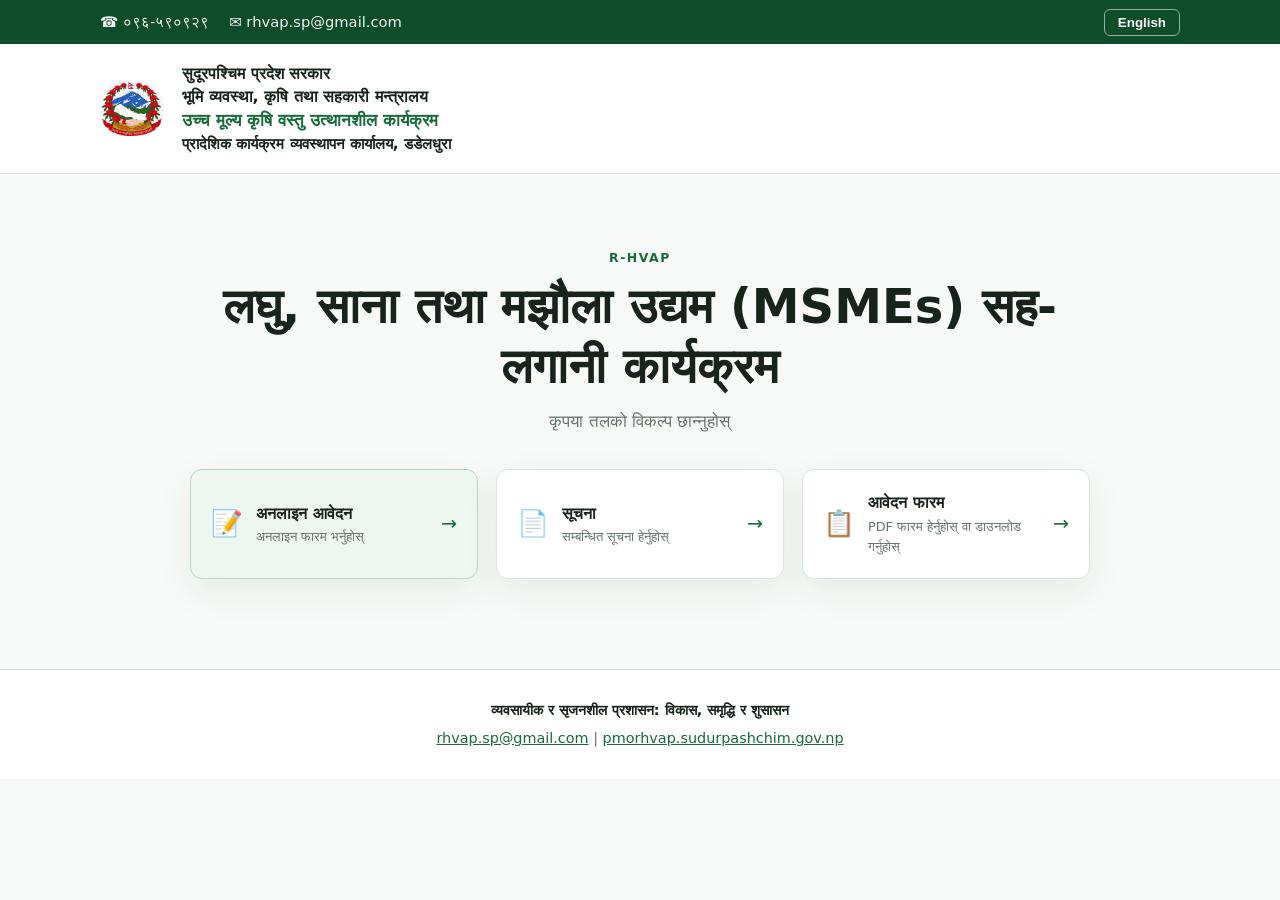
==== commit 60a05325: "Add files via upload" ====
--- a/index.html
+++ b/index.html
@@ -1,179 +1,94 @@
 <!DOCTYPE html>
 <html lang="ne">
 <head>
-<meta charset="UTF-8">
-<meta name="viewport" content="width=device-width, initial-scale=1.0">
-<title>R-HVAP | कार्यक्रम व्यवस्थापन कार्यालय</title>
-<style>
-*{box-sizing:border-box}
-html,body{margin:0;padding:0}
-body{font-family:"Noto Sans Devanagari","Mangal",Arial,sans-serif;color:#17345f;background:#fff}
-
-/* Top contact bar — matches the supplied screenshot */
-.topbar{
-  height:55px;background:#08469b;color:#fff;
-  display:flex;align-items:center;justify-content:flex-end;
-  padding:0 5.5%;gap:18px;font-size:18px;
-}
-.topbar a{color:#fff;text-decoration:none;white-space:nowrap}
-.lang-btn{
-  background:#d71940;color:#fff;border:1px solid #fff;
-  border-radius:5px;padding:6px 18px;font-size:17px;
-  font-family:inherit;cursor:pointer;line-height:1.2
-}
-.lang-btn:hover{background:#b91537}
-
-/* Main institutional header */
-.header{
-  text-align:center;background:#fff;
-  padding:42px 20px 34px;
-}
-.logo{
-  width:125px;height:125px;margin:0 auto 22px;
-  display:flex;align-items:center;justify-content:center;
-}
-.logo img{width:100%;height:100%;object-fit:contain}
-.header h2{
-  margin:0 0 10px;font-family:Georgia,"Times New Roman",serif;
-  font-size:25px;color:#4a4a4a;font-weight:700;
-}
-.header h1{
-  margin:0 0 10px;font-family:Georgia,"Times New Roman",serif;
-  font-size:29px;color:#08469b;font-weight:700;
-}
-.header p{
-  margin:0;font-family:Georgia,"Times New Roman",serif;
-  font-size:25px;color:#08469b;font-weight:700;
-}
-.red-line{height:6px;background:#d71940;width:100%}
-
-main{padding:46px 5% 65px;text-align:center}
-.main-title{
-  margin:0 0 22px;font-family:Georgia,"Times New Roman",serif;
-  font-size:40px;line-height:1.2;color:#d71940;font-weight:700;
-}
-.subtitle{
-  margin:0 0 60px;font-family:Georgia,"Times New Roman",serif;
-  font-size:26px;color:#555;
-}
-.cards{
-  max-width:1510px;margin:0 auto;
-  display:grid;grid-template-columns:repeat(3,1fr);gap:32px;
-}
-.card{
-  min-height:285px;background:#fff;border:3px solid #d9dce2;
-  border-radius:20px;text-decoration:none;color:#17345f;
-  display:flex;flex-direction:column;align-items:center;justify-content:center;
-  padding:30px 20px;transition:.15s ease;
-  box-shadow:0 2px 12px rgba(0,0,0,.04)
-}
-.card:first-child{border-color:#d71940;background:#fffafb}
-.card:hover{transform:translateY(-2px);border-color:#d71940}
-.card-icon{font-size:74px;line-height:1;margin-bottom:25px}
-.card h2{
-  margin:0 0 10px;color:#d71940;
-  font-family:"Noto Sans Devanagari","Mangal",Arial,sans-serif;
-  font-size:31px;font-weight:700;
-}
-.card p{
-  margin:0;font-family:Georgia,"Times New Roman",serif;
-  font-size:21px;color:#555;font-weight:400
-}
-
-footer{background:#08469b;color:#fff;text-align:center;padding:24px 15px;font-size:16px;line-height:1.8}
-footer p{margin:3px}
-footer a{color:#fff;text-decoration:none}
-
-@media(max-width:900px){
-  .topbar{height:auto;min-height:52px;padding:8px 4%;gap:10px;font-size:14px}
-  .lang-btn{font-size:14px;padding:5px 12px}
-  .header{padding:30px 15px 28px}
-  .logo{width:100px;height:100px;margin-bottom:18px}
-  .header h2{font-size:19px}.header h1{font-size:23px}.header p{font-size:20px}
-  .main-title{font-size:31px}.subtitle{font-size:21px;margin-bottom:40px}
-  .cards{grid-template-columns:1fr;max-width:520px}
-  .card{min-height:220px}
-}
-@media(max-width:560px){
-  .topbar{justify-content:center;flex-wrap:wrap}
-  .header h2{font-size:17px}.header h1{font-size:20px}.header p{font-size:17px}
-  .main-title{font-size:26px}.subtitle{font-size:18px}
-  .card h2{font-size:27px}
-}
-</style>
+  <meta charset="UTF-8">
+  <meta name="viewport" content="width=device-width, initial-scale=1.0">
+  <meta name="description" content="उच्च मूल्य कृषि वस्तु उत्थानशील कार्यक्रम, प्रादेशिक कार्यक्रम व्यवस्थापन कार्यालय, डडेलधुरा">
+  <title>R-HVAP | गृहपृष्ठ</title>
+  <link rel="stylesheet" href="css/style.css">
 </head>
 <body>
+<a class="skip-link" href="#main">मुख्य सामग्रीमा जानुहोस्</a>
 
-<div class="topbar">
-  <a href="tel:096590929" data-ne="☎ ०९६-५९०९२९" data-en="☎ 096-590929">☎ ०९६-५९०९२९</a>
-  <a href="mailto:rhvap.sp@gmail.com">✉ rhvap.sp@gmail.com</a>
-  <button type="button" id="languageToggle" class="lang-btn">English</button>
-</div>
+<header class="site-header">
+  <div class="topbar">
+    <div class="container topbar-inner">
+      <div class="contact">
+        <a href="tel:096590929">☎ ०९६-५९०९२९</a>
+        <a href="mailto:rhvap.sp@gmail.com">✉ rhvap.sp@gmail.com</a>
+      </div>
+      <button class="lang-btn" id="languageToggle" type="button" aria-label="Change language">English</button>
+    </div>
+  </div>
 
-<header class="header">
-  <div class="logo">
-    <img src="gov-logo.png" alt="सुदूरपश्चिम प्रदेश सरकारको लोगो">
+  <div class="brand">
+    <div class="container brand-inner">
+      <img src="assets/gov-logo.png" alt="नेपाल सरकारको निशान छाप" class="logo"
+           onerror="this.style.display='none'">
+      <div class="brand-text">
+        <div data-ne="सुदूरपश्चिम प्रदेश सरकार" data-en="Sudurpashchim Province Government">सुदूरपश्चिम प्रदेश सरकार</div>
+        <div data-ne="भूमि व्यवस्था, कृषि तथा सहकारी मन्त्रालय" data-en="Ministry of Land Management, Agriculture and Cooperatives">भूमि व्यवस्था, कृषि तथा सहकारी मन्त्रालय</div>
+        <div class="program" data-ne="उच्च मूल्य कृषि वस्तु उत्थानशील कार्यक्रम" data-en="High Value Agriculture Resilient Value Chains Program">उच्च मूल्य कृषि वस्तु उत्थानशील कार्यक्रम</div>
+        <div class="office" data-ne="प्रादेशिक कार्यक्रम व्यवस्थापन कार्यालय, डडेलधुरा" data-en="Provincial Program Management Office, Dadeldhura">प्रादेशिक कार्यक्रम व्यवस्थापन कार्यालय, डडेलधुरा</div>
+      </div>
+    </div>
   </div>
-  <h2 data-ne="सुदूरपश्चिम प्रदेश सरकार" data-en="Government of Sudurpashchim Province">सुदूरपश्चिम प्रदेश सरकार</h2>
-  <h1 data-ne="भूमि व्यवस्था, कृषि तथा सहकारी मन्त्रालय" data-en="Ministry of Land Management, Agriculture and Cooperatives">भूमि व्यवस्था, कृषि तथा सहकारी मन्त्रालय</h1>
-  <p data-ne="उच्च मूल्य कृषि वस्तु उत्थानशील कार्यक्रम (R-HVAP)" data-en="Resilient High Value Agricultural Programme (R-HVAP)">उच्च मूल्य कृषि वस्तु उत्थानशील कार्यक्रम (R-HVAP)</p>
-  <p data-ne="प्रादेशिक कार्यक्रम व्यवस्थापन कार्यालय, डडेलधुरा" data-en="Provincial Programme Management Office, Dadeldhura">प्रादेशिक कार्यक्रम व्यवस्थापन कार्यालय, डडेलधुरा</p>
 </header>
 
-<div class="red-line"></div>
+<main id="main">
+  <section class="hero">
+    <div class="container hero-inner">
+      <span class="eyebrow">R-HVAP</span>
+      <h1 data-ne="लघु, साना तथा मझौला उद्यम (MSMEs) सह-लगानी कार्यक्रम"
+          data-en="MSMEs Co-Investment Program">लघु, साना तथा मझौला उद्यम (MSMEs) सह-लगानी कार्यक्रम</h1>
+      <p data-ne="कृपया तलको विकल्प छान्नुहोस्"
+         data-en="Please choose an option below">कृपया तलको विकल्प छान्नुहोस्</p>
 
-<main>
-  <h1 class="main-title" data-ne="लघु, साना तथा मझौला उद्योगसँग सहलगानी कार्यक्रम" data-en="MSME Co-Investment Programme">लघु, साना तथा मझौला उद्योगसँग सहलगानी कार्यक्रम</h1>
-  <p class="subtitle" data-ne="कृपया तलको विकल्प छान्नुहोस्" data-en="Please choose an option below">कृपया तलको विकल्प छान्नुहोस्</p>
+      <div class="action-grid">
+        <a class="action-card primary" href="apply.html">
+          <span class="action-icon">📝</span>
+          <span>
+            <strong data-ne="अनलाइन आवेदन" data-en="Online Application">अनलाइन आवेदन</strong>
+            <small data-ne="अनलाइन फारम भर्नुहोस्" data-en="Fill out the online application">अनलाइन फारम भर्नुहोस्</small>
+          </span>
+          <span class="arrow">→</span>
+        </a>
 
-  <section class="cards">
-    <a class="card" href="apply.html">
-      <div class="card-icon">📝</div>
-      <h2 data-ne="अनलाइन आवेदन" data-en="Online Application">अनलाइन आवेदन</h2>
-      <p data-ne="अनलाइन आवेदन" data-en="Online Application">अनलाइन आवेदन</p>
-    </a>
-    <a class="card" href="notice.html">
-      <div class="card-icon">📄</div>
-      <h2 data-ne="सूचना" data-en="Notices">सूचना</h2>
-      <p data-ne="सूचना" data-en="Notices">सूचना</p>
-    </a>
-    <a class="card" href="form.html">
-      <div class="card-icon">📋</div>
-      <h2 data-ne="आवेदन फारम" data-en="Application Form">आवेदन फारम</h2>
-      <p data-ne="आवेदन फारम" data-en="Application Form">आवेदन फारम</p>
-    </a>
+        <a class="action-card" href="notice.html">
+          <span class="action-icon">📄</span>
+          <span>
+            <strong data-ne="सूचना" data-en="Notice">सूचना</strong>
+            <small data-ne="सम्बन्धित सूचना हेर्नुहोस्" data-en="View the relevant notice">सम्बन्धित सूचना हेर्नुहोस्</small>
+          </span>
+          <span class="arrow">→</span>
+        </a>
+
+        <a class="action-card" href="form.html">
+          <span class="action-icon">📋</span>
+          <span>
+            <strong data-ne="आवेदन फारम" data-en="Application Form">आवेदन फारम</strong>
+            <small data-ne="PDF फारम हेर्नुहोस् वा डाउनलोड गर्नुहोस्" data-en="View or download the PDF form">PDF फारम हेर्नुहोस् वा डाउनलोड गर्नुहोस्</small>
+          </span>
+          <span class="arrow">→</span>
+        </a>
+      </div>
+    </div>
   </section>
 </main>
 
-<footer>
-  <p data-ne="व्यवसायीक र सृजनशील प्रशासन: विकास, समृद्धि र शुसासन" data-en="Professional and Creative Administration: Development, Prosperity and Good Governance">व्यवसायीक र सृजनशील प्रशासन: विकास, समृद्धि र शुसासन</p>
-  <p><a href="mailto:rhvap.sp@gmail.com">rhvap.sp@gmail.com</a> | <a href="https://pmorhvap.sudurpashchim.gov.np/" target="_blank" rel="noopener">pmorhvap.sudurpashchim.gov.np</a></p>
+<footer class="site-footer">
+  <div class="container">
+    <p class="slogan" data-ne="व्यवसायीक र सृजनशील प्रशासन: विकास, समृद्धि र शुसासन"
+       data-en="Professional and Creative Administration: Development, Prosperity and Good Governance">
+      व्यवसायीक र सृजनशील प्रशासन: विकास, समृद्धि र शुसासन
+    </p>
+    <p>
+      <a href="mailto:rhvap.sp@gmail.com">rhvap.sp@gmail.com</a>
+      <span> | </span>
+      <a href="https://pmorhvap.sudurpashchim.gov.np/" target="_blank" rel="noopener">pmorhvap.sudurpashchim.gov.np</a>
+    </p>
+  </div>
 </footer>
-
-<script>
-(function(){
-  const key='rhvapLang';
-  const toggle=document.getElementById('languageToggle');
-  const elements=document.querySelectorAll('[data-ne][data-en]');
-
-  function applyLanguage(lang){
-    const english=lang==='en';
-    elements.forEach(function(el){
-      el.textContent=english ? el.getAttribute('data-en') : el.getAttribute('data-ne');
-    });
-    document.documentElement.lang=english?'en':'ne';
-    document.title=english ? 'R-HVAP | Programme Management Office' : 'R-HVAP | कार्यक्रम व्यवस्थापन कार्यालय';
-    toggle.textContent=english ? 'नेपाली' : 'English';
-    localStorage.setItem(key,lang);
-  }
-
-  toggle.addEventListener('click',function(){
-    const current=localStorage.getItem(key)==='en' ? 'en' : 'ne';
-    applyLanguage(current==='en'?'ne':'en');
-  });
-
-  applyLanguage(localStorage.getItem(key)==='en'?'en':'ne');
-})();
-</script>
+<script src="js/script.js"></script>
 </body>
-</html>
+</html>
--- a/css/style.css
+++ b/css/style.css
@@ -0,0 +1,64 @@
+*{box-sizing:border-box}
+:root{--green:#176b3a;--green-dark:#0d4d29;--green-soft:#edf7f0;--gold:#b38a2e;--text:#17231b;--muted:#66736a;--border:#dce5de;--bg:#f7faf8;--white:#fff;--shadow:0 12px 35px rgba(22,61,39,.08)}
+html{scroll-behavior:smooth}
+body{margin:0;font-family:system-ui,-apple-system,"Segoe UI","Noto Sans Devanagari",Arial,sans-serif;color:var(--text);background:var(--bg);line-height:1.6}
+a{color:inherit}
+.container{width:min(1080px,calc(100% - 32px));margin:auto}
+.narrow{width:min(850px,calc(100% - 32px))}
+.skip-link{position:absolute;left:-9999px;top:8px;background:#fff;padding:8px 12px;z-index:20}
+.skip-link:focus{left:8px}
+.topbar{background:var(--green-dark);color:#fff;font-size:.92rem}
+.topbar-inner{min-height:44px;display:flex;justify-content:space-between;align-items:center;gap:15px}
+.contact{display:flex;gap:20px;flex-wrap:wrap}.contact a{text-decoration:none;opacity:.95}
+.lang-btn{border:1px solid rgba(255,255,255,.55);background:transparent;color:#fff;border-radius:6px;padding:5px 13px;cursor:pointer;font-weight:600}
+.brand{background:#fff;border-bottom:1px solid var(--border)}
+.brand-inner{display:flex;align-items:center;gap:18px;padding:18px 0}
+.logo{width:64px;height:64px;object-fit:contain;border-radius:50%}
+.brand-text{font-weight:650;line-height:1.45}
+.brand-text .program{color:var(--green);font-size:1.08rem;font-weight:800}
+.brand-text .office{font-size:.95rem}
+.hero{padding:70px 0 90px}
+.hero-inner{text-align:center}
+.eyebrow{display:inline-block;color:var(--green);font-size:.78rem;font-weight:800;letter-spacing:.12em;margin-bottom:8px}
+.hero h1{max-width:850px;margin:0 auto 12px;font-size:clamp(1.8rem,4vw,3rem);line-height:1.25}
+.hero p{color:var(--muted);font-size:1.05rem;margin:0 0 34px}
+.action-grid{display:grid;grid-template-columns:repeat(3,1fr);gap:18px;max-width:900px;margin:auto}
+.action-card{display:flex;align-items:center;gap:13px;text-align:left;text-decoration:none;background:#fff;border:1px solid var(--border);border-radius:12px;padding:20px;box-shadow:var(--shadow);transition:.2s}
+.action-card:hover{transform:translateY(-3px);border-color:#b8d2c0}
+.action-card.primary{border-color:#b9d7c2;background:var(--green-soft)}
+.action-icon{font-size:1.6rem}
+.action-card strong{display:block;font-size:1.03rem}
+.action-card small{display:block;color:var(--muted);font-size:.8rem}
+.arrow{margin-left:auto;color:var(--green);font-size:1.2rem}
+.site-footer{border-top:1px solid var(--border);background:#fff;text-align:center;padding:24px 0;color:var(--muted);font-size:.9rem}
+.site-footer p{margin:5px 0}.site-footer a{color:var(--green)}
+.slogan{font-weight:700;color:var(--text)}
+.page{padding:35px 0 70px;min-height:65vh}
+.back{display:inline-block;color:var(--green);text-decoration:none;font-weight:650;margin-bottom:18px}
+.panel{background:#fff;border:1px solid var(--border);border-radius:14px;padding:35px;box-shadow:var(--shadow)}
+.panel h1{margin:0 0 10px;font-size:clamp(1.7rem,4vw,2.35rem)}
+.muted{color:var(--muted)}
+.document-actions{display:flex;gap:12px;flex-wrap:wrap;margin-top:26px}
+.btn{display:inline-flex;align-items:center;justify-content:center;gap:7px;border:0;border-radius:8px;padding:11px 17px;text-decoration:none;font:inherit;font-weight:750;cursor:pointer}
+.primary-btn{background:var(--green);color:#fff}.primary-btn:hover{background:var(--green-dark)}
+.secondary-btn{background:#fff;color:var(--green);border:1px solid #b8d2c0}
+.pdf-note{margin-top:25px;padding:13px 15px;background:var(--green-soft);border-radius:8px;color:#386149;font-size:.9rem}
+.form-container{max-width:1050px}
+.page-heading{display:flex;align-items:end;justify-content:space-between;gap:20px;margin-bottom:22px}
+.page-heading h1{margin:3px 0 0;font-size:clamp(1.65rem,3.5vw,2.3rem)}
+.form-section{background:#fff;border:1px solid var(--border);border-radius:12px;padding:25px;margin:16px 0;box-shadow:0 6px 20px rgba(22,61,39,.045)}
+.form-section h2{font-size:1.12rem;margin:0 0 20px;color:var(--green);border-bottom:1px solid var(--border);padding-bottom:10px}
+.grid{display:grid;gap:15px}.grid.two{grid-template-columns:repeat(2,minmax(0,1fr))}
+label{font-weight:650;font-size:.9rem}label input,label select,label textarea{display:block;width:100%;margin-top:6px;border:1px solid #cbd8cf;border-radius:7px;padding:10px 11px;background:#fff;font:inherit;font-weight:400;color:var(--text)}
+label input:focus,label select:focus,label textarea:focus{outline:2px solid #b7d6c2;border-color:var(--green)}
+.full{grid-column:1/-1}
+.table-wrap{overflow-x:auto}table{width:100%;border-collapse:collapse;min-width:680px}th,td{border:1px solid var(--border);padding:8px;text-align:left}th{background:var(--green-soft);font-size:.85rem}td input{width:100%;border:1px solid #d4dfd7;border-radius:5px;padding:7px;font:inherit}
+.check-grid{display:grid;grid-template-columns:repeat(2,1fr);gap:10px}.check-grid label{display:flex;gap:9px;align-items:flex-start;background:#f9fbfa;padding:10px;border-radius:7px;font-weight:500}.check-grid input{margin-top:5px}
+.activity-row{display:grid;grid-template-columns:36px 1.7fr 1fr 1fr 1fr 38px;gap:7px;align-items:center;margin-bottom:8px}.activity-row input{width:100%;padding:9px;border:1px solid #cbd8cf;border-radius:6px;font:inherit}.activity-number{font-weight:800;color:var(--green);text-align:center}.remove-activity{border:0;background:#fceeee;color:#a23b3b;border-radius:6px;height:38px;font-size:1.2rem;cursor:pointer}
+.add-btn{margin-top:7px;background:var(--green-soft);color:var(--green);border:1px solid #bdd7c5;border-radius:7px;padding:8px 13px;font-weight:700;cursor:pointer}
+.declaration{display:flex;gap:10px;align-items:flex-start;background:#f8fbf9;padding:13px;border-radius:8px}.declaration input{margin-top:5px}
+.signature-grid{margin-top:16px}
+.upload-grid{display:grid;grid-template-columns:repeat(2,1fr);gap:12px}.upload-card{display:block;border:1px dashed #b9cabe;background:#fbfdfb;padding:14px;border-radius:8px}.upload-card input{border:0;padding:7px 0 0}
+.form-actions{display:flex;gap:10px;justify-content:flex-end;margin:20px 0}.form-message{display:none;padding:12px 15px;border-radius:8px;background:var(--green-soft);color:#2d6544}.form-message.show{display:block}
+@media(max-width:760px){.contact{gap:10px}.brand-inner{align-items:flex-start}.logo{width:52px;height:52px}.action-grid{grid-template-columns:1fr}.hero{padding:50px 0 65px}.panel,.form-section{padding:20px}.grid.two,.check-grid,.upload-grid{grid-template-columns:1fr}.page-heading{display:block}.page-heading .btn{margin-top:12px}.activity-row{grid-template-columns:30px 1fr 1fr 1fr 38px}.activity-row input:nth-of-type(4){grid-column:2/5}.activity-row input:nth-of-type(3){grid-column:2/4}.activity-row .remove-activity{grid-column:5;grid-row:1}.topbar-inner{padding:5px 0}.contact a:nth-child(2){display:none}}
+@media(max-width:470px){.brand-text{font-size:.86rem}.brand-text .program{font-size:.98rem}.brand-text .office{font-size:.8rem}.container{width:min(100% - 22px,1080px)}.hero h1{font-size:1.65rem}.form-actions{flex-direction:column}.form-actions .btn{width:100%}}
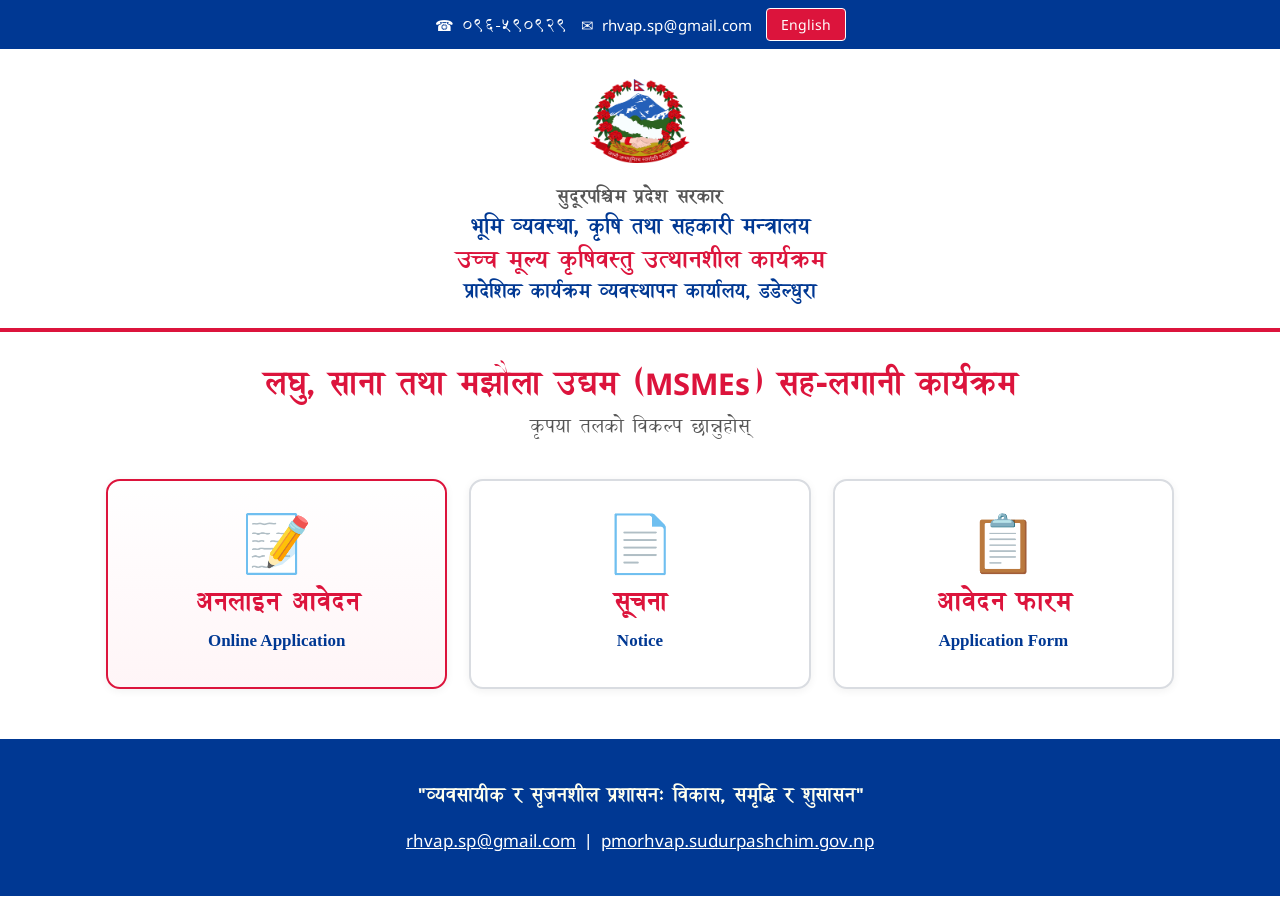
==== commit daa154a0: "Add files via upload" ====
--- a/index.html
+++ b/index.html
@@ -1,94 +1,73 @@
 <!DOCTYPE html>
 <html lang="ne">
 <head>
-  <meta charset="UTF-8">
-  <meta name="viewport" content="width=device-width, initial-scale=1.0">
-  <meta name="description" content="उच्च मूल्य कृषि वस्तु उत्थानशील कार्यक्रम, प्रादेशिक कार्यक्रम व्यवस्थापन कार्यालय, डडेलधुरा">
-  <title>R-HVAP | गृहपृष्ठ</title>
-  <link rel="stylesheet" href="css/style.css">
+<meta charset="UTF-8">
+<meta name="viewport" content="width=device-width, initial-scale=1">
+<title>R-HVAP सह-लगानी कार्यक्रम | सुदूरपश्चिम प्रदेश</title>
+<link href="https://fonts.cdnfonts.com/css/kalimati" rel="stylesheet">
+<link href="https://fonts.googleapis.com/css2?family=Noto+Sans+Devanagari:wght@400;600;700&display=swap" rel="stylesheet">
+<link rel="stylesheet" href="assets/css/style.css">
 </head>
-<body>
-<a class="skip-link" href="#main">मुख्य सामग्रीमा जानुहोस्</a>
+<body class="lang-ne">
+<a class="skip" href="#main">मुख्य सामग्रीमा जानुहोस्</a>
 
 <header class="site-header">
   <div class="topbar">
-    <div class="container topbar-inner">
-      <div class="contact">
+    <div class="wrap topbar-inner">
+      <div class="topbar-right">
         <a href="tel:096590929">☎ ०९६-५९०९२९</a>
         <a href="mailto:rhvap.sp@gmail.com">✉ rhvap.sp@gmail.com</a>
+        <button id="langBtn" class="lang-btn" type="button">English</button>
       </div>
-      <button class="lang-btn" id="languageToggle" type="button" aria-label="Change language">English</button>
     </div>
   </div>
 
-  <div class="brand">
-    <div class="container brand-inner">
-      <img src="assets/gov-logo.png" alt="नेपाल सरकारको निशान छाप" class="logo"
-           onerror="this.style.display='none'">
-      <div class="brand-text">
-        <div data-ne="सुदूरपश्चिम प्रदेश सरकार" data-en="Sudurpashchim Province Government">सुदूरपश्चिम प्रदेश सरकार</div>
-        <div data-ne="भूमि व्यवस्था, कृषि तथा सहकारी मन्त्रालय" data-en="Ministry of Land Management, Agriculture and Cooperatives">भूमि व्यवस्था, कृषि तथा सहकारी मन्त्रालय</div>
-        <div class="program" data-ne="उच्च मूल्य कृषि वस्तु उत्थानशील कार्यक्रम" data-en="High Value Agriculture Resilient Value Chains Program">उच्च मूल्य कृषि वस्तु उत्थानशील कार्यक्रम</div>
-        <div class="office" data-ne="प्रादेशिक कार्यक्रम व्यवस्थापन कार्यालय, डडेलधुरा" data-en="Provincial Program Management Office, Dadeldhura">प्रादेशिक कार्यक्रम व्यवस्थापन कार्यालय, डडेलधुरा</div>
-      </div>
+  <div class="wrap header-main">
+    <img src="assets/emblem.png" alt="नेपाल सरकारको निशान छाप" class="emblem">
+    <div class="titles">
+      <p class="t-gov" data-en="Government of Sudurpashchim Province">सुदूरपश्चिम प्रदेश सरकार</p>
+      <p class="t1" data-en="Ministry of Land Management, Agriculture and Cooperatives">भूमि व्यवस्था, कृषि तथा सहकारी मन्त्रालय</p>
+      <p class="t2" data-en="Resilient High Value Agricultural Programme (R-HVAP)">उच्च मूल्य कृषिवस्तु उत्थानशील कार्यक्रम</p>
+      <p class="t3" data-en="Provincial Programme Management Office, Dadeldhura">प्रादेशिक कार्यक्रम व्यवस्थापन कार्यालय, डडेल्धुरा</p>
     </div>
   </div>
 </header>
 
-<main id="main">
-  <section class="hero">
-    <div class="container hero-inner">
-      <span class="eyebrow">R-HVAP</span>
-      <h1 data-ne="लघु, साना तथा मझौला उद्यम (MSMEs) सह-लगानी कार्यक्रम"
-          data-en="MSMEs Co-Investment Program">लघु, साना तथा मझौला उद्यम (MSMEs) सह-लगानी कार्यक्रम</h1>
-      <p data-ne="कृपया तलको विकल्प छान्नुहोस्"
-         data-en="Please choose an option below">कृपया तलको विकल्प छान्नुहोस्</p>
+<main id="main" class="wrap">
+  <div class="landing-hero">
+    <h1 data-en="MSME Co-Investment Programme">लघु, साना तथा मझौला उद्यम (MSMEs) सह-लगानी कार्यक्रम</h1>
+    <p data-en="Please choose an option below">कृपया तलको विकल्प छान्नुहोस्</p>
+  </div>
 
-      <div class="action-grid">
-        <a class="action-card primary" href="apply.html">
-          <span class="action-icon">📝</span>
-          <span>
-            <strong data-ne="अनलाइन आवेदन" data-en="Online Application">अनलाइन आवेदन</strong>
-            <small data-ne="अनलाइन फारम भर्नुहोस्" data-en="Fill out the online application">अनलाइन फारम भर्नुहोस्</small>
-          </span>
-          <span class="arrow">→</span>
-        </a>
+  <div class="landing-grid">
+    <a href="apply.html" class="landing-card primary">
+      <div class="icon">📝</div>
+      <h2>अनलाइन आवेदन</h2>
+      <p class="en">Online Application</p>
+    </a>
 
-        <a class="action-card" href="notice.html">
-          <span class="action-icon">📄</span>
-          <span>
-            <strong data-ne="सूचना" data-en="Notice">सूचना</strong>
-            <small data-ne="सम्बन्धित सूचना हेर्नुहोस्" data-en="View the relevant notice">सम्बन्धित सूचना हेर्नुहोस्</small>
-          </span>
-          <span class="arrow">→</span>
-        </a>
+    <a href="notice.html" class="landing-card">
+      <div class="icon">📄</div>
+      <h2>सूचना</h2>
+      <p class="en">Notice</p>
+    </a>
 
-        <a class="action-card" href="form.html">
-          <span class="action-icon">📋</span>
-          <span>
-            <strong data-ne="आवेदन फारम" data-en="Application Form">आवेदन फारम</strong>
-            <small data-ne="PDF फारम हेर्नुहोस् वा डाउनलोड गर्नुहोस्" data-en="View or download the PDF form">PDF फारम हेर्नुहोस् वा डाउनलोड गर्नुहोस्</small>
-          </span>
-          <span class="arrow">→</span>
-        </a>
-      </div>
-    </div>
-  </section>
+    <a href="form.html" class="landing-card">
+      <div class="icon">📋</div>
+      <h2>आवेदन फारम</h2>
+      <p class="en">Application Form</p>
+    </a>
+  </div>
 </main>
 
 <footer class="site-footer">
-  <div class="container">
-    <p class="slogan" data-ne="व्यवसायीक र सृजनशील प्रशासन: विकास, समृद्धि र शुसासन"
-       data-en="Professional and Creative Administration: Development, Prosperity and Good Governance">
-      व्यवसायीक र सृजनशील प्रशासन: विकास, समृद्धि र शुसासन
-    </p>
-    <p>
-      <a href="mailto:rhvap.sp@gmail.com">rhvap.sp@gmail.com</a>
-      <span> | </span>
-      <a href="https://pmorhvap.sudurpashchim.gov.np/" target="_blank" rel="noopener">pmorhvap.sudurpashchim.gov.np</a>
-    </p>
+  <div class="wrap">
+    <p class="slogan">"व्यवसायीक र सृजनशील प्रशासन: विकास, समृद्धि र शुसासन"</p>
+    <p><a href="mailto:rhvap.sp@gmail.com">rhvap.sp@gmail.com</a> | <a href="https://pmorhvap.sudurpashchim.gov.np/" target="_blank" rel="noopener">pmorhvap.sudurpashchim.gov.np</a></p>
   </div>
 </footer>
-<script src="js/script.js"></script>
+
+<script src="assets/js/config.js"></script>
+<script src="assets/js/app.js"></script>
 </body>
-</html>+</html>
--- a/assets/css/style.css
+++ b/assets/css/style.css
@@ -0,0 +1,566 @@
+/* ============================================================
+   R-HVAP Government Portal Styles
+   ============================================================ */
+:root {
+  --crimson: #DC143C;
+  --blue: #003893;
+  --blue-dark: #002a6e;
+  --grey-light: #f5f6f8;
+  --grey-border: #d9dce1;
+  --text: #1a1a1a;
+  --text-muted: #555;
+  --white: #ffffff;
+  --focus: #ffbf47;
+  --error: #c62828;
+  --warning-bg: #fff8e1;
+  --warning-border: #f0c040;
+  --radius: 8px;
+  --shadow: 0 1px 3px rgba(0,0,0,.08);
+}
+
+* { box-sizing: border-box; }
+html { scroll-behavior: smooth; }
+
+body {
+  margin: 0;
+  font-size: 17px;
+  line-height: 1.6;
+  color: var(--text);
+  background: var(--white);
+}
+
+.wrap { max-width: 1100px; margin: 0 auto; padding: 0 16px; }
+a { color: var(--blue); }
+a:hover { text-decoration: underline; }
+
+.skip {
+  position: absolute; left: -9999px; top: 0;
+  background: var(--blue); color: #fff; padding: 8px 16px; z-index: 9999;
+}
+.skip:focus { left: 0; }
+
+/* ============================================================
+   FONTS — Kalimati (Nepali) + Times New Roman (English)
+   ============================================================ */
+@font-face {
+  font-family: 'Kalimati';
+  src: local('Kalimati'), local('Kalimati Regular'),
+       url('../fonts/Kalimati.ttf') format('truetype');
+  font-weight: normal; font-style: normal; font-display: swap;
+}
+
+body.lang-ne,
+body:not([class*="lang-"]) {
+  font-family: 'Kalimati', 'Noto Sans Devanagari', Arial, sans-serif;
+}
+
+body.lang-en,
+body.lang-en .t-gov,
+body.lang-en .t1,
+body.lang-en .t2,
+body.lang-en .t3,
+body.lang-en .notice-title,
+body.lang-en h1,
+body.lang-en h2,
+body.lang-en h3,
+body.lang-en p,
+body.lang-en li,
+body.lang-en td,
+body.lang-en th,
+body.lang-en label,
+body.lang-en input,
+body.lang-en select,
+body.lang-en textarea,
+body.lang-en button,
+body.lang-en a {
+  font-family: 'Times New Roman', Times, serif !important;
+}
+
+.en-sub, .en, .en-text, .landing-card .en {
+  font-family: 'Times New Roman', Times, serif;
+}
+
+/* ============================================================
+   HEADER — CENTERED
+   ============================================================ */
+.site-header { border-bottom: 4px solid var(--crimson); }
+
+.topbar {
+  background: var(--blue);
+  color: #fff;
+  font-size: 15px;
+}
+.topbar-inner {
+  display: flex;
+  flex-wrap: wrap;
+  align-items: center;
+  justify-content: center;
+  gap: 12px;
+  padding: 8px 16px;
+}
+.topbar a { color: #fff; text-decoration: none; }
+.topbar a:hover { text-decoration: underline; }
+.topbar-right {
+  display: flex;
+  flex-wrap: wrap;
+  align-items: center;
+  justify-content: center;
+  gap: 14px;
+}
+
+.lang-btn {
+  background: var(--crimson); color: #fff; border: 1px solid #fff;
+  border-radius: 4px; padding: 4px 14px;
+  font-size: 14px; cursor: pointer; font-family: inherit;
+}
+.lang-btn:hover { background: #b01030; }
+
+/* ===== HEADER — CENTERED EMBLEM AND TITLES ===== */
+.header-main {
+  display: flex;
+  flex-direction: column;
+  align-items: center;
+  justify-content: center;
+  text-align: center;
+  gap: 12px;
+  padding: 22px 16px;
+}
+
+.emblem {
+  width: 100px;
+  height: 100px;
+  object-fit: contain;
+  flex: 0 0 auto;
+  background: transparent;
+  display: block;
+  margin: 0 auto;
+}
+
+.titles {
+  text-align: center;
+  width: 100%;
+}
+
+.titles p {
+  margin: 0;
+  text-align: center;
+}
+
+.t-gov {
+  font-size: 17px;
+  font-weight: 600;
+  color: var(--text-muted);
+  letter-spacing: 0.3px;
+  margin: 0 0 4px 0;
+}
+
+.t1 { font-size: 20px; font-weight: 600; color: var(--blue); margin-bottom: 2px; }
+.t2 { font-size: 22px; font-weight: 700; color: var(--crimson); margin-bottom: 2px; }
+.t3 { font-size: 18px; font-weight: 600; color: var(--blue); }
+
+/* ===== NAV ===== */
+.mainnav { background: var(--crimson); }
+.mainnav .wrap { display: flex; gap: 4px; flex-wrap: wrap; justify-content: center; }
+.mainnav a {
+  display: inline-block; color: #fff; text-decoration: none;
+  padding: 10px 18px; font-weight: 600; font-size: 17px;
+}
+.mainnav a:hover, .mainnav a.active { background: var(--blue); text-decoration: none; }
+
+/* ============================================================
+   CARDS
+   ============================================================ */
+.card {
+  background: var(--white);
+  border: 1px solid var(--grey-border);
+  border-radius: var(--radius);
+  padding: 22px;
+  margin: 20px 0;
+  box-shadow: var(--shadow);
+}
+.card h2 {
+  color: var(--blue);
+  border-bottom: 2px solid var(--crimson);
+  padding-bottom: 8px;
+  margin-top: 0;
+  font-size: 21px;
+}
+.card h3 { color: var(--blue-dark); font-size: 18px; margin: 18px 0 8px; }
+.sub { color: var(--text-muted); font-size: 15px; margin-top: -6px; }
+.en-sub { font-size: 14px; color: var(--text-muted); font-weight: 400; display: block; }
+.notice-title { font-size: 22px; color: var(--crimson); line-height: 1.5; }
+.notice-date { font-size: 16px; }
+.refno { font-size: 15px; color: var(--text-muted); }
+.intro { text-align: justify; }
+
+/* ============================================================
+   LISTS
+   ============================================================ */
+.areas, .bullets { padding-left: 22px; }
+.areas li, .bullets li { margin-bottom: 8px; }
+.note {
+  background: var(--grey-light);
+  border-left: 4px solid var(--blue);
+  padding: 12px 16px;
+  border-radius: 0 var(--radius) var(--radius) 0;
+  margin-top: 16px;
+}
+
+/* ============================================================
+   TABLES
+   ============================================================ */
+.table-scroll { overflow-x: auto; margin: 12px 0; }
+.tbl {
+  width: 100%; border-collapse: collapse; min-width: 640px; font-size: 16px;
+}
+.tbl th, .tbl td {
+  border: 1px solid var(--grey-border);
+  padding: 8px 10px; text-align: left; vertical-align: top;
+}
+.tbl th { background: var(--blue); color: #fff; font-weight: 600; }
+.tbl tbody tr:nth-child(even) { background: var(--grey-light); }
+.tbl .right { text-align: right; }
+
+.investment-table input {
+  width: 100%; min-width: 60px; border: 1px solid var(--grey-border);
+  border-radius: 4px; padding: 6px; font-size: 15px; font-family: inherit;
+}
+.investment-table td { padding: 4px; }
+.investment-table tfoot td { font-weight: 700; background: var(--grey-light); }
+
+/* ============================================================
+   FORM
+   ============================================================ */
+.grid-2 {
+  display: grid; grid-template-columns: 1fr 1fr; gap: 14px 20px;
+}
+.grid-2 .full { grid-column: 1 / -1; }
+.field { display: flex; flex-direction: column; gap: 4px; }
+.field label { font-weight: 600; font-size: 16px; }
+.req { color: var(--crimson); }
+
+input[type="text"], input[type="tel"], input[type="email"], input[type="number"],
+select, textarea {
+  font-family: inherit; font-size: 16px;
+  padding: 9px 11px;
+  border: 1px solid var(--grey-border);
+  border-radius: var(--radius);
+  background: #fff; color: var(--text);
+  width: 100%;
+}
+input:focus, select:focus, textarea:focus {
+  outline: 3px solid var(--focus);
+  outline-offset: 0;
+  border-color: var(--blue);
+}
+textarea { resize: vertical; }
+
+.check-inline {
+  display: flex; align-items: flex-start; gap: 8px; font-weight: 400;
+}
+.check-inline input { width: auto; margin-top: 4px; }
+
+.checklist-grid {
+  display: grid; grid-template-columns: 1fr 1fr; gap: 8px 20px;
+}
+.checklist-item {
+  display: flex; align-items: flex-start; gap: 8px;
+  font-size: 16px; padding: 4px 0;
+}
+.checklist-item input { width: auto; margin-top: 4px; }
+
+.file-chips { display: flex; flex-wrap: wrap; gap: 8px; margin-top: 6px; }
+.chip {
+  display: inline-flex; align-items: center; gap: 6px;
+  background: var(--grey-light); border: 1px solid var(--grey-border);
+  border-radius: 20px; padding: 4px 12px; font-size: 14px;
+}
+.chip button {
+  background: none; border: none; color: var(--error);
+  font-size: 16px; cursor: pointer; line-height: 1;
+}
+.file-error { color: var(--error); font-size: 14px; font-weight: 600; }
+
+.upload-item {
+  border: 1px solid var(--grey-border);
+  border-radius: var(--radius);
+  padding: 12px 14px;
+  margin-bottom: 10px;
+  background: var(--white);
+}
+.upload-item label { font-weight: 600; display: block; margin-bottom: 4px; }
+.upload-item .hint { font-size: 14px; color: var(--text-muted); }
+.upload-item.required label::after { content: " *"; color: var(--crimson); }
+.upload-item.optional label::after { content: " (optional)"; font-weight: 400; color: var(--text-muted); }
+
+/* ============================================================
+   BUTTONS
+   ============================================================ */
+.btn {
+  display: inline-block; font-family: inherit; font-size: 17px;
+  font-weight: 600; padding: 10px 22px; border-radius: var(--radius);
+  border: 2px solid transparent; cursor: pointer; text-align: center;
+  text-decoration: none; transition: background .15s, color .15s;
+}
+.btn-primary { background: var(--crimson); color: #fff; border-color: var(--crimson); }
+.btn-primary:hover { background: #b01030; border-color: #b01030; text-decoration: none; }
+.btn-outline { background: #fff; color: var(--blue); border-color: var(--blue); }
+.btn-outline:hover { background: var(--blue); color: #fff; text-decoration: none; }
+.btn-lg { font-size: 19px; padding: 14px 34px; }
+.btn-small { font-size: 15px; padding: 6px 14px; margin-top: 8px; }
+
+/* ============================================================
+   PROGRESS
+   ============================================================ */
+.progress-wrap {
+  height: 8px; background: var(--grey-light); border-radius: 4px;
+  margin: 16px 0 8px; overflow: hidden;
+}
+.progress-bar {
+  height: 100%; width: 0;
+  background: linear-gradient(90deg, var(--crimson), var(--blue));
+  transition: width .3s;
+}
+
+.form-actions-top { display: flex; align-items: center; gap: 12px; margin-bottom: 8px; flex-wrap: wrap; }
+.draft-status { font-size: 14px; color: var(--text-muted); }
+
+.warning {
+  background: var(--warning-bg); border: 1px solid var(--warning-border);
+  color: #7a5c00; padding: 10px 14px; border-radius: var(--radius);
+  margin-top: 10px; font-weight: 600;
+}
+
+.form-error {
+  background: #fdecea; border: 1px solid #f5c6cb; color: var(--error);
+  padding: 12px 16px; border-radius: var(--radius);
+  margin-bottom: 12px; font-weight: 600;
+}
+
+.submit-area { text-align: center; margin: 28px 0 40px; }
+
+.spinner {
+  width: 40px; height: 40px; border: 4px solid var(--grey-border);
+  border-top-color: var(--blue); border-radius: 50%;
+  animation: spin 0.9s linear infinite; margin: 16px auto;
+}
+@keyframes spin { to { transform: rotate(360deg); } }
+
+.success-view { text-align: center; }
+.ref-number {
+  font-size: 28px; font-weight: 700; color: var(--crimson);
+  letter-spacing: 1px; margin: 8px 0 16px;
+}
+#summaryDisplay {
+  text-align: left; background: var(--grey-light);
+  padding: 16px; border-radius: var(--radius); margin: 16px 0;
+  font-size: 15px;
+}
+#summaryDisplay dt { font-weight: 700; margin-top: 8px; }
+#summaryDisplay dd { margin: 0 0 4px 0; }
+
+.hp { position: absolute; left: -9999px; opacity: 0; height: 0; overflow: hidden; }
+
+/* ============================================================
+   FOOTER
+   ============================================================ */
+.site-footer {
+  background: var(--blue); color: #fff; padding: 24px 16px;
+  margin-top: 40px; text-align: center;
+}
+.site-footer a { color: #fff; }
+.site-footer .slogan { font-size: 18px; font-weight: 700; color: #ffe; }
+.site-footer .copy { font-size: 14px; opacity: .85; }
+
+/* ============================================================
+   LANDING PAGE
+   ============================================================ */
+.landing-hero {
+  text-align: center;
+  padding: 30px 16px 10px;
+}
+.landing-hero h1 {
+  color: var(--crimson);
+  font-size: 30px;
+  margin: 0 0 8px;
+  line-height: 1.4;
+}
+.landing-hero p {
+  color: var(--text-muted);
+  font-size: 18px;
+  margin: 0;
+}
+
+.landing-grid {
+  display: grid;
+  grid-template-columns: repeat(3, 1fr);
+  gap: 22px;
+  margin: 28px 0 50px;
+}
+
+.landing-card {
+  display: block;
+  background: #fff;
+  border: 2px solid var(--grey-border);
+  border-radius: 14px;
+  padding: 32px 22px;
+  text-align: center;
+  text-decoration: none;
+  color: var(--text);
+  transition: transform .15s ease, box-shadow .15s ease, border-color .15s ease;
+  box-shadow: 0 2px 8px rgba(0,0,0,.06);
+}
+.landing-card:hover {
+  transform: translateY(-5px);
+  box-shadow: 0 10px 24px rgba(0,0,0,.14);
+  border-color: var(--crimson);
+  text-decoration: none;
+}
+.landing-card .icon {
+  font-size: 56px;
+  line-height: 1;
+  margin-bottom: 14px;
+}
+.landing-card h2 {
+  color: var(--crimson);
+  font-size: 24px;
+  margin: 0 0 6px;
+  border: none;
+  padding: 0;
+}
+.landing-card .en {
+  color: var(--blue);
+  font-size: 17px;
+  font-weight: 600;
+  margin: 0;
+}
+.landing-card.primary {
+  border-color: var(--crimson);
+  background: linear-gradient(180deg, #fff 0%, #fff5f7 100%);
+}
+
+/* ============================================================
+   PDF VIEWER
+   ============================================================ */
+.doc-header {
+  display: flex; justify-content: space-between; align-items: center;
+  flex-wrap: wrap; gap: 12px; margin: 20px 0 12px;
+}
+.doc-header h1 {
+  color: var(--blue); margin: 0; font-size: 24px;
+}
+.doc-actions { display: flex; gap: 8px; flex-wrap: wrap; }
+
+.pdf-viewer-wrap {
+  position: relative; width: 100%;
+  height: 85vh; min-height: 500px;
+  border: 1px solid var(--grey-border);
+  border-radius: var(--radius);
+  overflow: hidden;
+  background: var(--grey-light);
+  margin: 8px 0;
+}
+.pdf-viewer {
+  width: 100%; height: 100%;
+  border: none; display: block;
+}
+.pdf-hint {
+  text-align: center; color: var(--text-muted);
+  font-size: 15px; margin: 12px 0 30px;
+}
+.pdf-hint a { color: var(--crimson); font-weight: 600; }
+
+/* ============================================================
+   NEPALI DATE PICKER THEME
+   ============================================================ */
+.ndp-container, .ndp, .ndp *,
+.ndp-day, .ndp-month, .ndp-year, .ndp-header {
+  font-family: 'Kalimati', 'Noto Sans Devanagari', Arial, sans-serif !important;
+}
+.ndp-day.ndp-selected,
+.ndp-selected,
+.ndp-day.ndp-active {
+  background: var(--crimson) !important;
+  color: #fff !important;
+  border-radius: 4px !important;
+}
+.ndp-day:hover,
+.ndp-day.ndp-hover {
+  background: var(--blue) !important;
+  color: #fff !important;
+}
+.ndp-today {
+  color: var(--crimson) !important;
+  font-weight: 700;
+  border: 1px solid var(--crimson) !important;
+}
+.ndp-header,
+.ndp-header-year,
+.ndp-header-month {
+  background: var(--blue) !important;
+  color: #fff !important;
+}
+.ndp-btn, .ndp-prev, .ndp-next { color: #fff !important; }
+.ndp-container {
+  box-shadow: 0 8px 24px rgba(0,0,0,.18) !important;
+  border: 1px solid var(--blue) !important;
+  z-index: 9999 !important;
+}
+
+/* ============================================================
+   RESPONSIVE
+   ============================================================ */
+@media (max-width: 800px) {
+  body { font-size: 16px; }
+
+  .grid-2 { grid-template-columns: 1fr; }
+  .checklist-grid { grid-template-columns: 1fr; }
+
+  .topbar-inner { flex-direction: column; gap: 8px; padding: 10px 12px; }
+  .topbar-right { gap: 10px; }
+
+  .header-main {
+    flex-direction: column;
+    text-align: center;
+    padding: 16px 12px;
+    gap: 10px;
+  }
+  .emblem { width: 80px; height: 80px; }
+
+  .t-gov { font-size: 15px; }
+  .t1 { font-size: 17px; }
+  .t2 { font-size: 19px; }
+  .t3 { font-size: 16px; }
+
+  .mainnav .wrap { flex-direction: column; }
+  .mainnav a { width: 100%; text-align: center; }
+
+  .card { padding: 16px; }
+  .notice-title { font-size: 19px; }
+  .ref-number { font-size: 22px; }
+
+  .landing-grid { grid-template-columns: 1fr; gap: 16px; }
+  .landing-hero h1 { font-size: 22px; }
+  .landing-card { padding: 22px 16px; }
+  .landing-card .icon { font-size: 42px; }
+
+  .pdf-viewer-wrap { height: 70vh; min-height: 400px; }
+  .doc-header { flex-direction: column; align-items: flex-start; }
+  .doc-header h1 { font-size: 20px; }
+}
+
+/* ============================================================
+   PRINT
+   ============================================================ */
+@media print {
+  .site-header, .site-footer, .mainnav, .topbar,
+  .form-actions-top, .progress-wrap, .submit-area,
+  .doc-actions, .pdf-hint,
+  #saveDraftBtn, #langBtn, .btn { display: none !important; }
+  body { background: #fff; font-size: 11pt; }
+  .card { border: 1px solid #ccc; box-shadow: none; page-break-inside: avoid; }
+  .success-view { display: block !important; }
+  .ref-number { color: #000; }
+  #summaryDisplay { background: #f4f4f4; }
+  .pdf-viewer-wrap { height: auto; min-height: auto; border: none; }
+}
